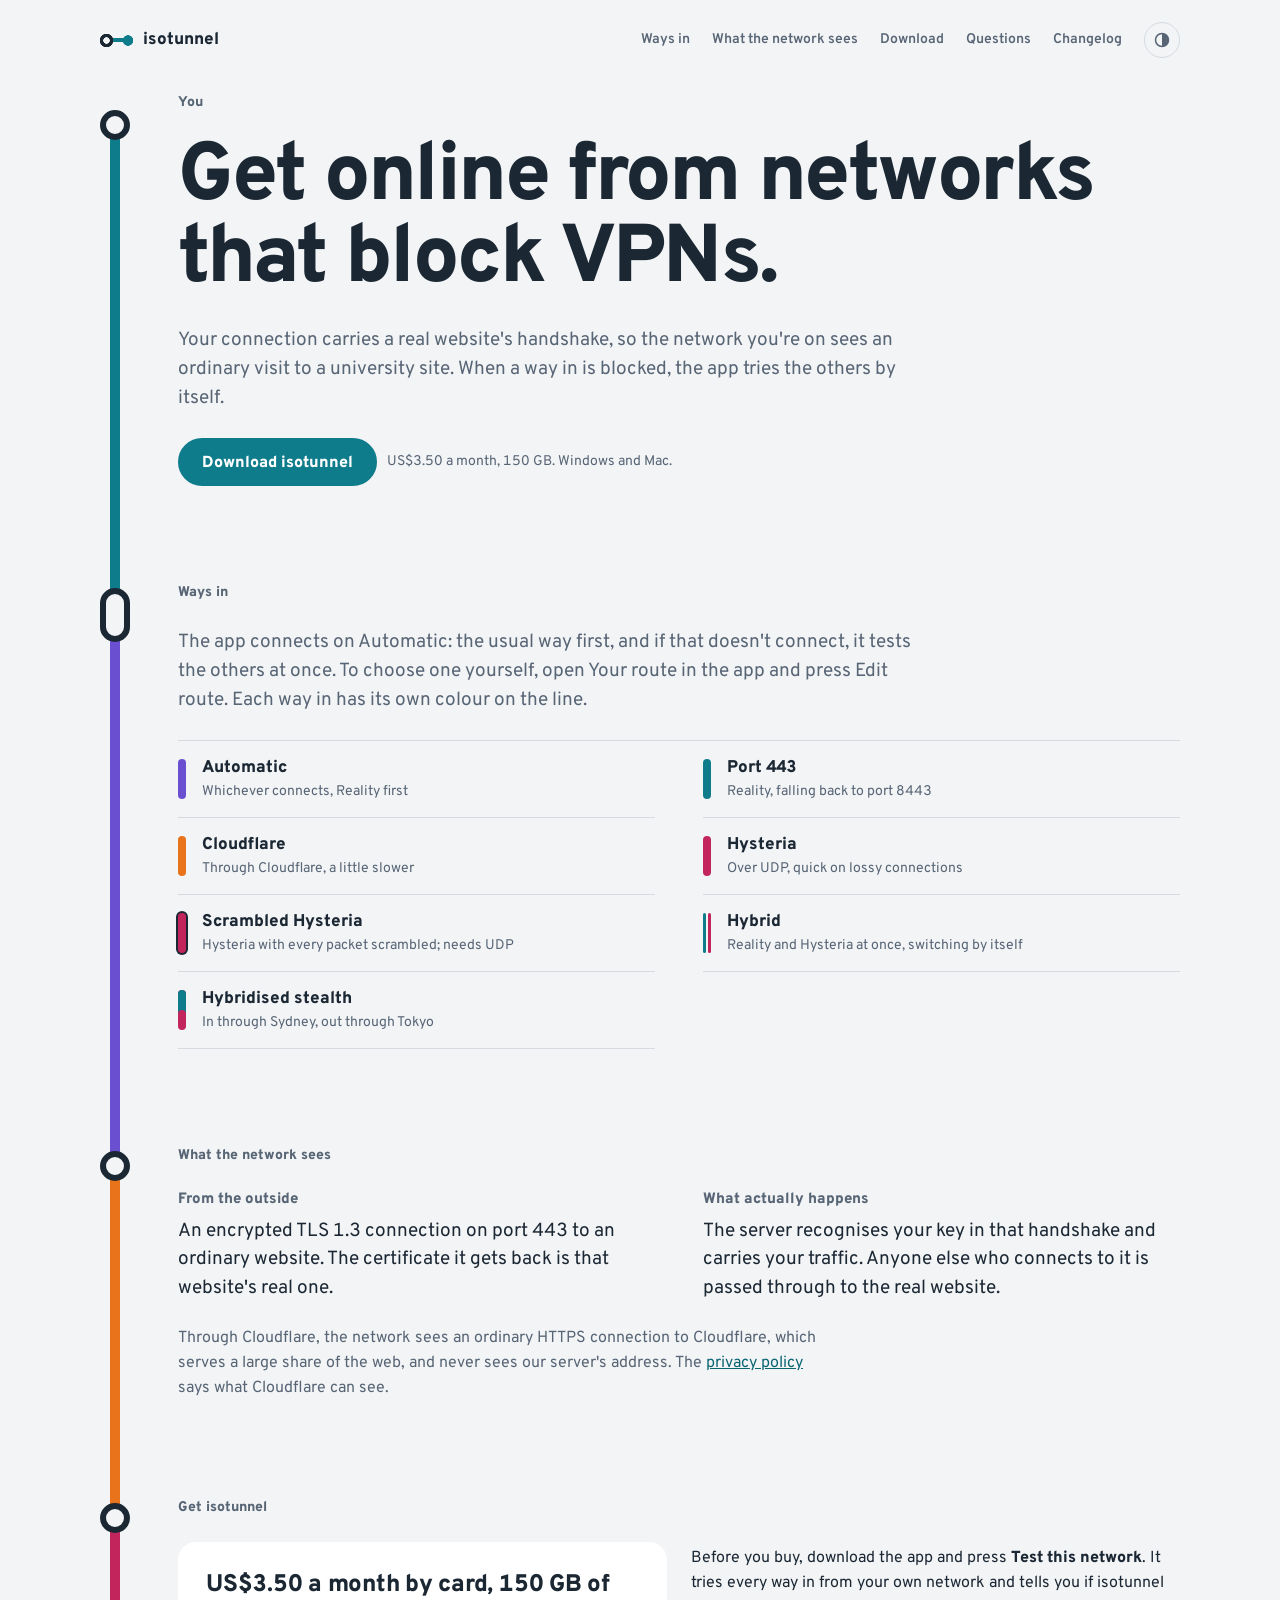
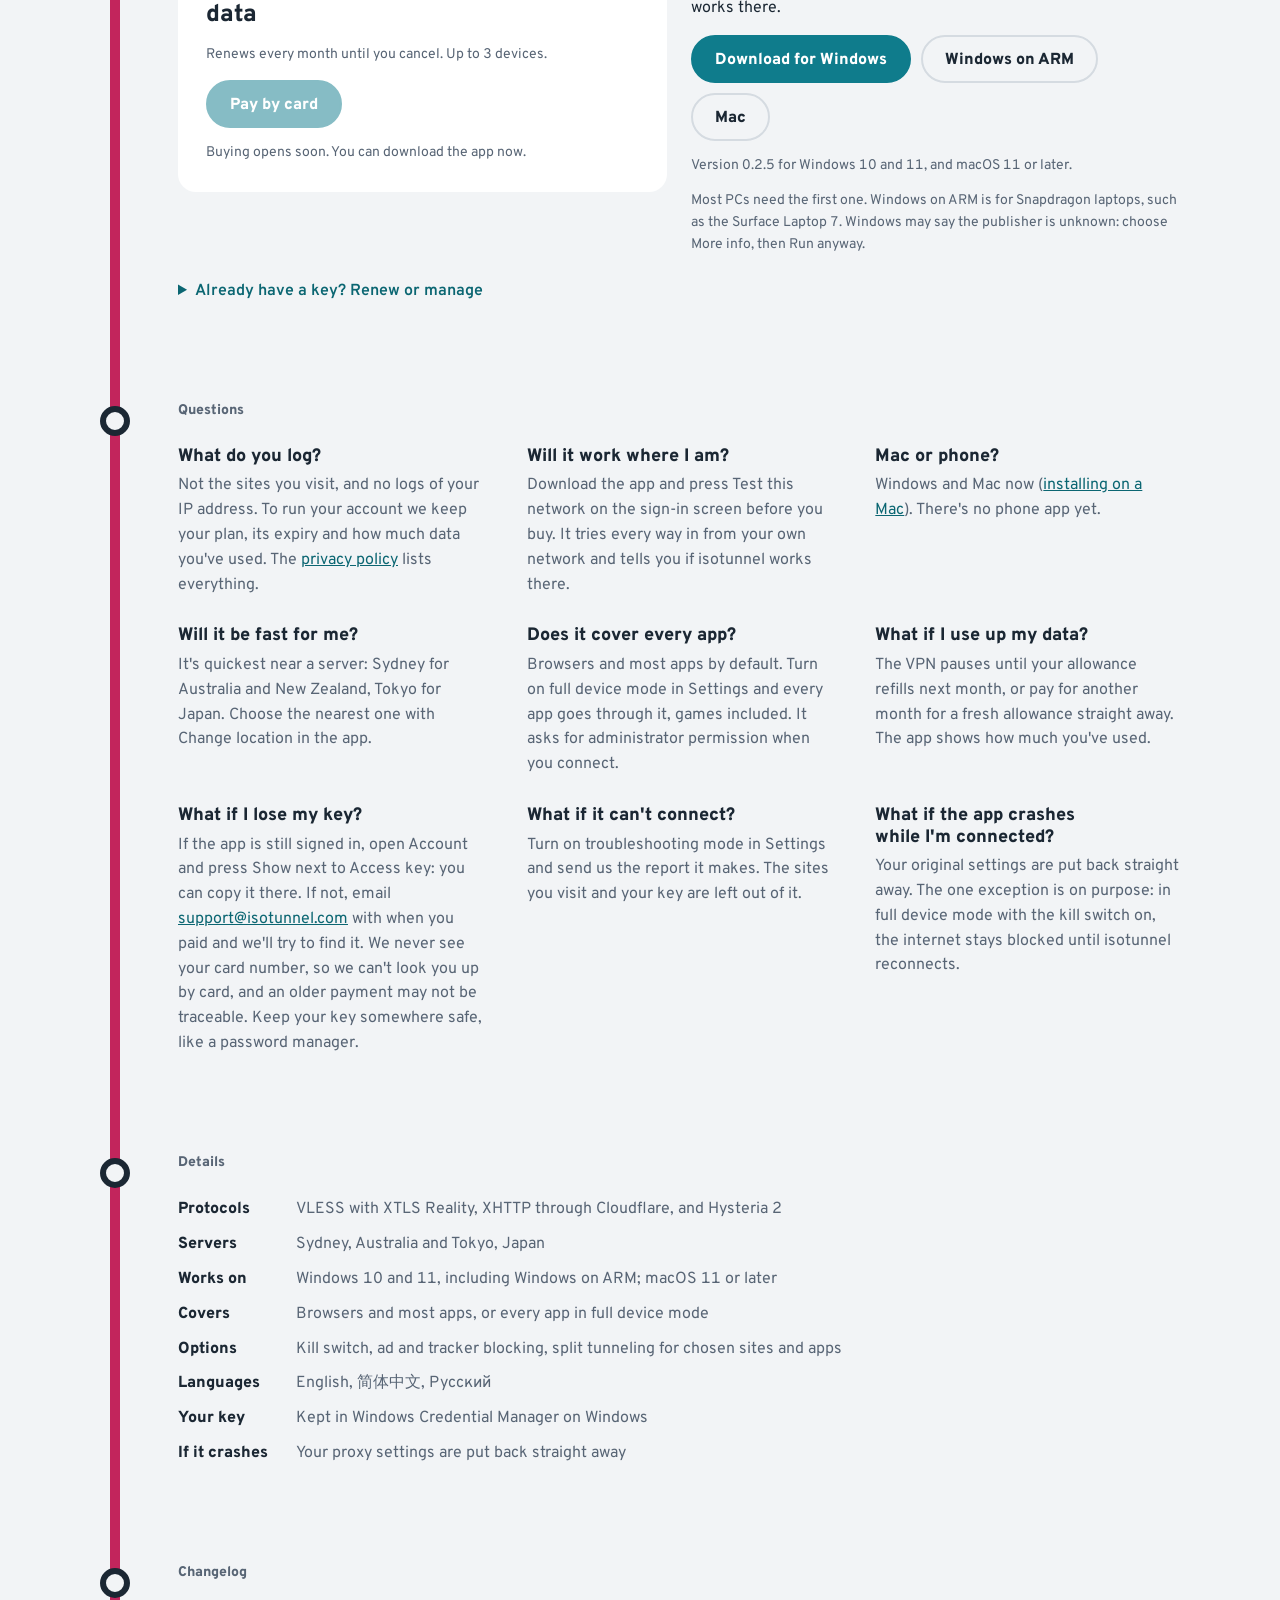
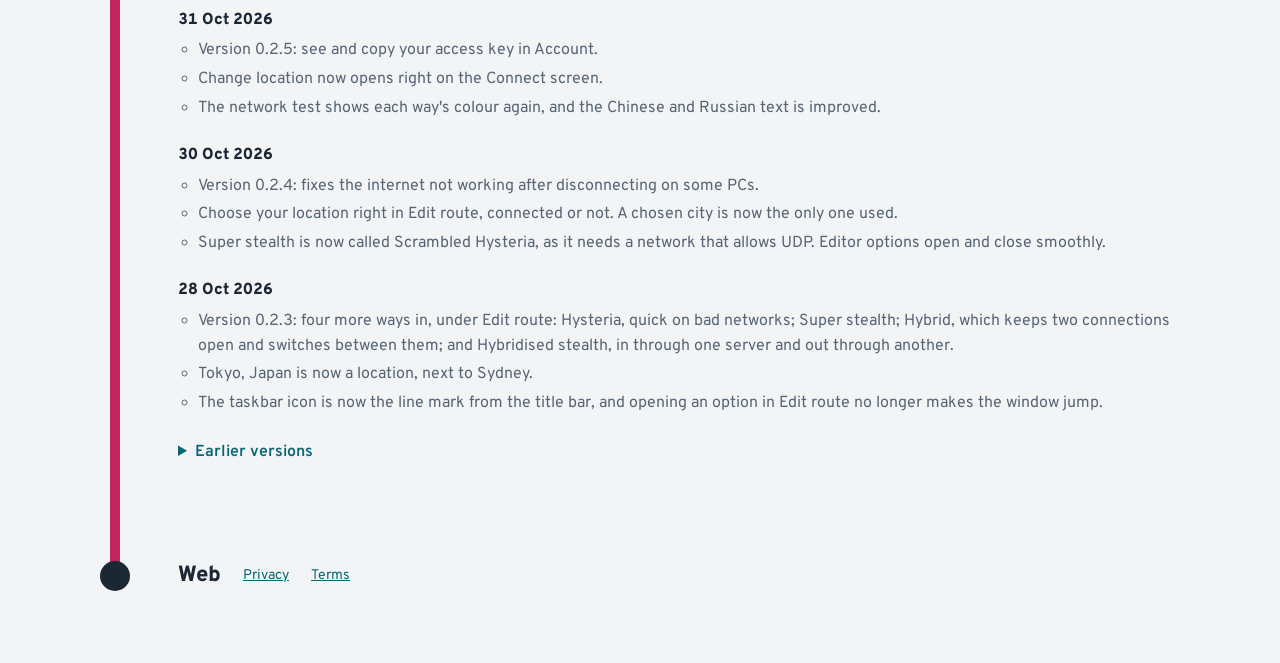
==== index.html @ ea9b72fc "New site design: new look, Overpass font, key-recovery FAQ, card-first order box" ====
<!doctype html>
<html lang="en-AU">
<head>
<meta charset="utf-8">
<meta name="viewport" content="width=device-width, initial-scale=1, viewport-fit=cover">
<title>isotunnel</title>
<meta name="description" content="isotunnel is a VPN for Windows and Mac built on Xray's Reality protocol, with servers in Sydney and Tokyo and seven ways in.">
<link rel="preload" href="fonts/overpass-latin-800-normal.woff2" as="font" type="font/woff2" crossorigin>
<link rel="preload" href="fonts/overpass-latin-400-normal.woff2" as="font" type="font/woff2" crossorigin>
<link rel="icon" href="favicon.svg" type="image/svg+xml">
<link rel="icon" href="favicon-32.png" sizes="32x32" type="image/png">
<link rel="apple-touch-icon" href="apple-touch-icon.png">
<link rel="stylesheet" href="styles.css">
<!-- Checkout API. Set to the deployed API's address. -->
<meta name="isotunnel-api" content="https://api.isotunnel.com">
<script src="checkout.js" defer></script>
<script src="download.js" defer></script>
<script>
  try {
    var t = localStorage.getItem("isotunnel-site-theme");
    if (t === "light" || t === "dark") document.documentElement.setAttribute("data-theme", t);
  } catch (e) {}
</script>
</head>
<body>

<header class="top">
  <div class="wrap top-inner">
    <a class="brand" href="#you">isotunnel</a>
    <nav aria-label="Page">
      <a href="#ways">Ways in</a>
      <a href="#sees">What the network sees</a>
      <a href="#get">Download</a>
      <a href="#questions">Questions</a>
      <a href="#changelog">Changelog</a>
      <button class="theme" id="theme" type="button" aria-label="Switch between light and dark">
        <svg width="16" height="16" viewBox="0 0 16 16" aria-hidden="true"><circle cx="8" cy="8" r="6.5" fill="none" stroke="currentColor" stroke-width="1.5"/><path d="M8 1.5a6.5 6.5 0 0 1 0 13z" fill="currentColor"/></svg>
      </button>
    </nav>
  </div>
</header>

<main class="wrap route">

  <section class="stop c-443" id="you">
    <div class="rail" aria-hidden="true"><span class="mark"></span><span class="seg"></span></div>
    <div class="body">
      <span class="station">You</span>
      <h1>Get online from networks that block VPNs.</h1>
      <p class="lede">Your connection carries a real website's handshake, so the network you're on sees an ordinary visit to a university site. When a way in is blocked, the app tries the others by itself.</p>
      <div class="row-btns">
        <a class="btn go" href="#get">Download isotunnel</a>
        <span class="note" id="hero-price">US$3.50 a month, 150 GB. Windows and Mac.</span>
      </div>
    </div>
  </section>

  <section class="stop c-auto" id="ways">
    <div class="rail" aria-hidden="true"><span class="mark capsule"></span><span class="seg"></span></div>
    <div class="body">
      <span class="station">Ways in</span>
      <p class="lede">The app connects on Automatic: the usual way first, and if that doesn't connect, it tests the others at once. To choose one yourself, open Your route in the app and press Edit route. Each way in has its own colour on the line.</p>
      <ul class="ways">
        <li class="way c-auto"><span class="sw" aria-hidden="true"></span><strong>Automatic</strong><span>Whichever connects, Reality first</span></li>
        <li class="way c-443"><span class="sw" aria-hidden="true"></span><strong>Port 443</strong><span>Reality, falling back to port 8443</span></li>
        <li class="way c-cdn"><span class="sw" aria-hidden="true"></span><strong>Cloudflare</strong><span>Through Cloudflare, a little slower</span></li>
        <li class="way c-hy"><span class="sw" aria-hidden="true"></span><strong>Hysteria</strong><span>Over UDP, quick on lossy connections</span></li>
        <li class="way c-hy"><span class="sw cased" aria-hidden="true"></span><strong>Scrambled Hysteria</strong><span>Hysteria with every packet scrambled; needs UDP</span></li>
        <li class="way"><span class="sw two" aria-hidden="true"></span><strong>Hybrid</strong><span>Reality and Hysteria at once, switching by itself</span></li>
        <li class="way"><span class="sw chain" aria-hidden="true"></span><strong>Hybridised stealth</strong><span>In through Sydney, out through Tokyo</span></li>
      </ul>
    </div>
  </section>

  <section class="stop c-cdn" id="sees">
    <div class="rail" aria-hidden="true"><span class="mark"></span><span class="seg"></span></div>
    <div class="body">
      <span class="station">What the network sees</span>
      <div class="sees">
        <div>
          <h3>From the outside</h3>
          <p>An encrypted TLS 1.3 connection on port 443 to an ordinary website. The certificate it gets back is that website's real one.</p>
        </div>
        <div>
          <h3>What actually happens</h3>
          <p>The server recognises your key in that handshake and carries your traffic. Anyone else who connects to it is passed through to the real website.</p>
        </div>
      </div>
      <p class="dim">Through Cloudflare, the network sees an ordinary HTTPS connection to Cloudflare, which serves a large share of the web, and never sees our server's address. The <a href="privacy.html">privacy policy</a> says what Cloudflare can see.</p>
    </div>
  </section>

  <section class="stop c-hy" id="get">
    <div class="rail" aria-hidden="true"><span class="mark"></span><span class="seg"></span></div>
    <div class="body">
      <span class="station">Get isotunnel</span>
      <div class="get">
        <div class="plan">
          <span class="price" id="price">US$3.50 a month by card, 150 GB of data</span>
          <span class="note" id="card-price">Renews every month until you cancel. Up to 3 devices.</span>
          <div class="row-btns">
            <button class="btn go" id="buy-card" type="button">Pay by card</button>
            <button class="btn quiet" id="buy" type="button" hidden>Pay with crypto</button>
          </div>
          <p class="note" id="pay-note">Checkout is by Stripe. Your access key appears on the next page as soon as the payment goes through.</p>
          <p class="form-error" id="buy-error" role="alert" hidden></p>
        </div>
        <div class="download" id="download">
          <p>Before you buy, download the app and press <strong>Test this network</strong>. It tries every way in from your own network and tells you if isotunnel works there.</p>
          <div class="row-btns">
            <a class="btn go" id="dl-x64" href="updates/0.2.5/isotunnel_0.2.5_x64-setup.exe" download>Download for Windows</a>
            <a class="btn quiet" id="dl-arm64" href="updates/0.2.5/isotunnel_0.2.5_arm64-setup.exe" download>Windows on ARM</a>
            <a class="btn quiet" href="mac.html">Mac</a>
          </div>
          <p class="note" id="dl-note">Version 0.2.5 for Windows 10 and 11, and macOS 11 or later.</p>
          <p class="note" id="dl-help">Most PCs need the first one. Windows on ARM is for Snapdragon laptops, such as the Surface Laptop 7. Windows may say the publisher is unknown: choose More info, then Run anyway.</p>
        </div>
        <details class="renew">
          <summary>Already have a key? Renew or manage</summary>
          <form id="renew-form" class="renew-form">
            <label for="renew-key" class="note">Your access key</label>
            <input id="renew-key" class="input" type="password" autocomplete="off" spellcheck="false" required>
            <div class="row-btns">
              <button class="btn" id="manage-card" type="button">Manage card subscription</button>
              <button class="btn quiet" id="renew-crypto" type="submit" hidden>Add a month with crypto</button>
            </div>
            <p class="note" id="manage-note">Card subscriptions renew by themselves. Manage opens Stripe, where you can change your card or cancel.</p>
          </form>
        </details>
      </div>
    </div>
  </section>

  <section class="stop c-hy" id="questions">
    <div class="rail" aria-hidden="true"><span class="mark"></span><span class="seg"></span></div>
    <div class="body">
      <span class="station">Questions</span>
      <div class="qa">
        <div><h3>What do you log?</h3><p>Not the sites you visit, and no logs of your IP address. To run your account we keep your plan, its expiry and how much data you've used. The <a href="privacy.html">privacy policy</a> lists everything.</p></div>
        <div><h3>Will it work where I am?</h3><p>Download the app and press Test this network on the sign-in screen before you buy. It tries every way in from your own network and tells you if isotunnel works there.</p></div>
        <div><h3>Mac or phone?</h3><p>Windows and Mac now (<a href="mac.html">installing on a Mac</a>). There's no phone app yet.</p></div>
        <div><h3>Will it be fast for me?</h3><p>It's quickest near a server: Sydney for Australia and New Zealand, Tokyo for Japan. Choose the nearest one with Change location in the app.</p></div>
        <div><h3>Does it cover every app?</h3><p>Browsers and most apps by default. Turn on full device mode in Settings and every app goes through it, games included. It asks for administrator permission when you connect.</p></div>
        <div><h3>What if I use up my data?</h3><p>The VPN pauses until your allowance refills next month, or pay for another month for a fresh allowance straight away. The app shows how much you've used.</p></div>
        <div><h3>What if I lose my key?</h3><p>If the app is still signed in, open Account and press Show next to Access key: you can copy it there. If not, email <a href="mailto:support@isotunnel.com">support@isotunnel.com</a> with when you paid and we'll try to find it. We never see your card number, so we can't look you up by card, and an older payment may not be traceable. Keep your key somewhere safe, like a password manager.</p></div>
        <div><h3>What if it can't connect?</h3><p>Turn on troubleshooting mode in Settings and send us the report it makes. The sites you visit and your key are left out of it.</p></div>
        <div><h3>What if the app crashes while I'm connected?</h3><p>Your original settings are put back straight away. The one exception is on purpose: in full device mode with the kill switch on, the internet stays blocked until isotunnel reconnects.</p></div>
      </div>
    </div>
  </section>

  <section class="stop c-hy" id="details">
    <div class="rail" aria-hidden="true"><span class="mark"></span><span class="seg"></span></div>
    <div class="body">
      <span class="station">Details</span>
      <dl class="facts-grid">
        <dt>Protocols</dt><dd>VLESS with XTLS Reality, XHTTP through Cloudflare, and Hysteria 2</dd>
        <dt>Servers</dt><dd>Sydney, Australia and Tokyo, Japan</dd>
        <dt>Works on</dt><dd>Windows 10 and 11, including Windows on ARM; macOS 11 or later</dd>
        <dt>Covers</dt><dd>Browsers and most apps, or every app in full device mode</dd>
        <dt>Options</dt><dd>Kill switch, ad and tracker blocking, split tunneling for chosen sites and apps</dd>
        <dt>Languages</dt><dd>English, 简体中文, Русский</dd>
        <dt>Your key</dt><dd>Kept in Windows Credential Manager on Windows</dd>
        <dt>If it crashes</dt><dd>Your proxy settings are put back straight away</dd>
      </dl>
    </div>
  </section>

  <section class="stop c-hy" id="changelog">
    <div class="rail" aria-hidden="true"><span class="mark"></span><span class="seg"></span></div>
    <div class="body">
      <span class="station">Changelog</span>
      <ol class="log" reversed>
        <li>
          <time datetime="2026-10-31">31 Oct 2026</time>
          <ul>
            <li>Version 0.2.5: see and copy your access key in Account.</li>
            <li>Change location now opens right on the Connect screen.</li>
            <li>The network test shows each way's colour again, and the Chinese and Russian text is improved.</li>
          </ul>
        </li>
        <li>
          <time datetime="2026-10-30">30 Oct 2026</time>
          <ul>
            <li>Version 0.2.4: fixes the internet not working after disconnecting on some PCs.</li>
            <li>Choose your location right in Edit route, connected or not. A chosen city is now the only one used.</li>
            <li>Super stealth is now called Scrambled Hysteria, as it needs a network that allows UDP. Editor options open and close smoothly.</li>
          </ul>
        </li>
        <li>
          <time datetime="2026-10-28">28 Oct 2026</time>
          <ul>
            <li>Version 0.2.3: four more ways in, under Edit route: Hysteria, quick on bad networks; Super stealth; Hybrid, which keeps two connections open and switches between them; and Hybridised stealth, in through one server and out through another.</li>
            <li>Tokyo, Japan is now a location, next to Sydney.</li>
            <li>The taskbar icon is now the line mark from the title bar, and opening an option in Edit route no longer makes the window jump.</li>
          </ul>
        </li>
      </ol>
      <details class="older">
        <summary>Earlier versions</summary>
        <ol class="log">
          <li>
            <time datetime="2026-10-27">27 Oct 2026</time>
            <ul>
              <li>Version 0.2.1: a new look. Your connection is drawn as a line, coloured by how you're connected, with your whole route and its settings in one place.</li>
              <li>Test your network from Settings, choose a location on its own screen, and troubleshoot in a plain terminal window.</li>
              <li>Fixes a split tunneling setting that could send traffic outside the VPN, and many smaller things.</li>
            </ul>
          </li>
          <li>
            <time datetime="2026-10-16">16 Oct 2026</time>
            <ul>
              <li>Version 0.2.0, the first public release.</li>
              <li>A route through Cloudflare, a second disguise, and all routes tried at once when the usual one doesn't connect. Connect through: Automatic, Direct or Cloudflare.</li>
              <li>Full device mode for every app, with a kill switch. Split tunneling for chosen sites and apps.</li>
              <li>Ad and tracker blocking, auto-reconnect, and connect when isotunnel starts.</li>
              <li>Windows on ARM. Chinese and Russian. Automatic updates.</li>
              <li>A troubleshooting mode with live speeds, checks and a report to send for help.</li>
            </ul>
          </li>
          <li>
            <time datetime="2026-10-05">5 Oct 2026</time>
            <ul>
              <li>New interface. Sign-in is remembered in Windows Credential Manager.</li>
              <li>Account screen with data used and renewal date.</li>
              <li>First working build: connects through the Sydney server and puts your proxy settings back after a crash.</li>
            </ul>
          </li>
        </ol>
      </details>
    </div>
  </section>

  <section class="stop end-stop">
    <div class="rail" aria-hidden="true"><span class="mark end"></span></div>
    <div class="body terminus">
      <strong>Web</strong>
      <a href="privacy.html">Privacy</a>
      <a href="terms.html">Terms</a>
    </div>
  </section>
</main>

<script>
  (function () {
    var root = document.documentElement;
    document.getElementById("theme").addEventListener("click", function () {
      var cur = root.getAttribute("data-theme") ||
        (matchMedia("(prefers-color-scheme: dark)").matches ? "dark" : "light");
      var next = cur === "dark" ? "light" : "dark";
      root.setAttribute("data-theme", next);
      try { localStorage.setItem("isotunnel-site-theme", next); } catch (e) {}
    });

    // The line draws down the first time each stretch comes into view, and stays drawn after that.
    // Stretches already on screen stay as they are; with reduced motion nothing moves.
    if (!("IntersectionObserver" in window) || matchMedia("(prefers-reduced-motion: reduce)").matches) return;
    var below = [].filter.call(document.querySelectorAll(".seg"), function (s) {
      return s.getBoundingClientRect().top > innerHeight;
    });
    below.forEach(function (s) { s.classList.add("pending"); });
    var io = new IntersectionObserver(function (seen) {
      seen.forEach(function (e) {
        if (!e.isIntersecting) return;
        e.target.classList.remove("pending");
        io.unobserve(e.target);
      });
    }, { rootMargin: "0px 0px -15% 0px" });
    below.forEach(function (s) { io.observe(s); });
    // Jumping straight to a stop (a link, or a #address): everything up to it is drawn at once, not left
    // half-way while the page glides past.
    function drawTo(id) {
      var stop = id && document.getElementById(id);
      if (!stop) return;
      below.forEach(function (s) {
        if (s.compareDocumentPosition(stop) & Node.DOCUMENT_POSITION_FOLLOWING || stop.contains(s)) {
          s.classList.remove("pending"); io.unobserve(s);
        }
      });
    }
    addEventListener("hashchange", function () { drawTo(location.hash.slice(1)); });
    drawTo(location.hash.slice(1));
  })();
</script>
</body>
</html>
---- styles.css ----
/* isotunnel website: "the route". The page is one line, the same line the app draws: every section is a stop on
   it, and the line changes colour between stops the way the app's line changes with the way in.
   - Same system as the app (src/styles.css): Overpass, the line colours, stations with a ring, a filled end.
   - Plain section names (the stops), real copy, no gradients, no stock icons.
   - Dark by default where the system is dark; the visitor can switch (the moon/sun button).
   Shared with order.html, mac.html, privacy.html and terms.html: .top .wrap .brand .doc .bottom .btn .note .dim .key
   .keybox .input .form-error .note-box .facts. */

@font-face { font-family: Overpass; font-weight: 400; font-display: swap; src: url(fonts/overpass-latin-400-normal.woff2) format("woff2"); unicode-range: U+0000-00FF, U+0131, U+0152-0153, U+02BB-02BC, U+02C6, U+02DA, U+02DC, U+0304, U+0308, U+0329, U+2000-206F, U+20AC, U+2122, U+2191, U+2193, U+2212, U+2215, U+FEFF, U+FFFD; }
@font-face { font-family: Overpass; font-weight: 600; font-display: swap; src: url(fonts/overpass-latin-600-normal.woff2) format("woff2"); unicode-range: U+0000-00FF, U+0131, U+0152-0153, U+02BB-02BC, U+02C6, U+02DA, U+02DC, U+0304, U+0308, U+0329, U+2000-206F, U+20AC, U+2122, U+2191, U+2193, U+2212, U+2215, U+FEFF, U+FFFD; }
@font-face { font-family: Overpass; font-weight: 800; font-display: swap; src: url(fonts/overpass-latin-800-normal.woff2) format("woff2"); unicode-range: U+0000-00FF, U+0131, U+0152-0153, U+02BB-02BC, U+02C6, U+02DA, U+02DC, U+0304, U+0308, U+0329, U+2000-206F, U+20AC, U+2122, U+2191, U+2193, U+2212, U+2215, U+FEFF, U+FFFD; }
@font-face { font-family: Overpass; font-weight: 400; font-display: swap; src: url(fonts/overpass-cyrillic-400-normal.woff2) format("woff2"); unicode-range: U+0301, U+0400-045F, U+0490-0491, U+04B0-04B1, U+2116; }
@font-face { font-family: Overpass; font-weight: 600; font-display: swap; src: url(fonts/overpass-cyrillic-600-normal.woff2) format("woff2"); unicode-range: U+0301, U+0400-045F, U+0490-0491, U+04B0-04B1, U+2116; }
@font-face { font-family: Overpass; font-weight: 800; font-display: swap; src: url(fonts/overpass-cyrillic-800-normal.woff2) format("woff2"); unicode-range: U+0301, U+0400-045F, U+0490-0491, U+04B0-04B1, U+2116; }

:root {
  --bg: #F2F4F6; --surface: #FFFFFF; --rule: #D5DBE1; --text: #1B2733; --dim: #586575; --station: #F2F4F6;
  --link: #0B6672; --bad: #B42318;
  --line-443: #0F7C8C; --line-8443: #D9A21B; --line-cdn: #E8731A; --line-hy: #C2255C; --line-auto: #6A4FD0;
  --on-line: #FFFFFF;
  --border: var(--rule); --radius: 12px;
  --font: Overpass, "Segoe UI", system-ui, sans-serif;
  --wrap: 1120px;
  --gutter: max(20px, env(safe-area-inset-left, 0px));
  --rail-w: 30px; --rail: 10px; --ring: 6px; --cap-h: 54px; --mark-top: 6px;
  --ease: cubic-bezier(0.2, 0.8, 0.2, 1);
  color-scheme: light;
}
@media (prefers-color-scheme: dark) {
  :root:not([data-theme="light"]) {
    --bg: #151B21; --surface: #1E262F; --rule: #36424F; --text: #E8ECF0; --dim: #9AA6B2; --station: #151B21;
    --link: #3FBFCE; --bad: #FF8A7A;
    --line-443: #1FA0B0; --line-8443: #E0B23A; --line-cdn: #F08A3C; --line-hy: #F06595; --line-auto: #9C86F2;
    --on-line: #0E1418;
    color-scheme: dark;
  }
}
:root[data-theme="dark"] {
  --bg: #151B21; --surface: #1E262F; --rule: #36424F; --text: #E8ECF0; --dim: #9AA6B2; --station: #151B21;
  --link: #3FBFCE; --bad: #FF8A7A;
  --line-443: #1FA0B0; --line-8443: #E0B23A; --line-cdn: #F08A3C; --line-hy: #F06595; --line-auto: #9C86F2;
  --on-line: #0E1418;
  color-scheme: dark;
}

* { box-sizing: border-box; }
html { -webkit-text-size-adjust: 100%; }
body {
  margin: 0; background: var(--bg); color: var(--text);
  font: 400 16px/1.55 var(--font); font-variant-numeric: tabular-nums; -webkit-font-smoothing: antialiased;
}
a { color: var(--link); }
a:hover { color: var(--text); }
:focus-visible { outline: 2px solid var(--line-443); outline-offset: 3px; border-radius: 4px; }
img { max-width: 100%; height: auto; }
[hidden] { display: none !important; }
.dim { color: var(--dim); }
.note { margin: 0; font-size: 14px; color: var(--dim); }

.wrap { max-width: var(--wrap); margin: 0 auto; padding-left: var(--gutter); padding-right: max(20px, env(safe-area-inset-right, 0px)); }

/* ── the header: the app's title-bar mark, the stops, the theme switch ── */
.top-inner { display: flex; flex-wrap: wrap; align-items: center; gap: 12px 26px; padding-block: 22px; }
.brand { display: inline-flex; align-items: center; color: var(--text); text-decoration: none; font-weight: 800; font-size: 17px; }
.brand::before {
  /* ring, rail, filled stop: the mark from the app's title bar */
  content: ""; width: 34px; height: 13px; margin-right: 9px; flex: none;
  background:
    radial-gradient(circle at 6.5px 6.5px, transparent 3px, var(--text) 3.5px, var(--text) 6.5px, transparent 7px),
    linear-gradient(var(--line-443), var(--line-443)) 12px 4.5px / 11px 4px no-repeat,
    radial-gradient(circle at 28px 6.5px, var(--line-443) 5px, transparent 5.5px);
}
.top nav { margin-left: auto; display: flex; flex-wrap: wrap; align-items: center; gap: 4px 22px; font-size: 14px; font-weight: 600; }
.top nav a { color: var(--dim); text-decoration: none; }
.top nav a:hover { color: var(--text); }
.theme {
  width: 36px; height: 36px; padding: 0; border-radius: 50%; border: 1px solid var(--rule); background: none; color: var(--dim);
  display: inline-grid; place-items: center; cursor: pointer;
}
.theme:hover { color: var(--text); }

/* ── the route: each section is a stop, its rail runs down to the next ── */
.route { padding-top: 12px; padding-bottom: 72px; }
.stop { display: grid; grid-template-columns: var(--rail-w) minmax(0, 1fr); column-gap: clamp(18px, 4vw, 48px); }
.rail { display: flex; flex-direction: column; align-items: center; }
.mark { flex: none; width: var(--rail-w); height: var(--rail-w); border-radius: 50%; border: var(--ring) solid var(--text); background: var(--station); margin-top: var(--mark-top); position: relative; z-index: 1; }
.mark.capsule { height: var(--cap-h); border-radius: calc(var(--rail-w) / 2); }
.mark.end { border: 0; background: var(--text); }
/* The rail runs from the middle of its station to the middle of the next one, under both rings, so the
   colours meet inside a station (as in the app) instead of stopping short of it. The next stretch is later
   in the page, so it paints over this one's tail. */
.seg {
  flex: 1; width: var(--rail); border-radius: calc(var(--rail) / 2); background: var(--c, var(--line-443));
  position: relative; z-index: 0;
  margin-top: calc(var(--rail-w) / -2);
  margin-bottom: calc(-1 * var(--mark-top) - var(--cap-h) / 2);
  transform-origin: top;
}
.rail:has(.capsule) .seg { margin-top: calc(var(--cap-h) / -2); }
.stop:has(+ .end-stop) .seg { margin-bottom: calc(var(--rail-w) / -2); }
.stop:first-child .mark { margin-top: 18px; }
.c-443 { --c: var(--line-443); } .c-cdn { --c: var(--line-cdn); } .c-hy { --c: var(--line-hy); } .c-auto { --c: var(--line-auto); } .c-8443 { --c: var(--line-8443); }
.body { padding-bottom: 96px; min-width: 0; display: flex; flex-direction: column; gap: 24px; }
.station { font-size: 14px; font-weight: 800; color: var(--dim); }

h1, h2, h3 { margin: 0; font-weight: 800; letter-spacing: -0.02em; text-wrap: balance; }
h1 { font-size: clamp(40px, 6.4vw, 84px); line-height: 1.0; letter-spacing: -0.03em; max-width: 13em; }
h2 { font-size: clamp(28px, 3.4vw, 40px); line-height: 1.1; max-width: 18em; }
h3 { font-size: 22px; line-height: 1.2; }
.body p { margin: 0; max-width: 40em; }
.lede { font-size: 19px; color: var(--dim); max-width: 36em; }

/* ── buttons: the app's, round-ended ── */
.btn {
  display: inline-flex; align-items: center; justify-content: center; min-height: 48px; padding: 13px 22px 11px;
  border-radius: 999px; border: 2px solid var(--text); background: var(--text); color: var(--bg);
  font: 800 16px/1 var(--font); text-decoration: none; cursor: pointer;
  transition: transform 140ms var(--ease), opacity 140ms var(--ease);
}
.btn:hover { color: var(--bg); opacity: 0.9; }
.btn:active:not(:disabled) { transform: scale(0.97); }
.btn.go { background: var(--line-443); border-color: var(--line-443); color: var(--on-line); }
.btn.go:hover { color: var(--on-line); }
.btn.quiet { background: none; color: var(--text); border-color: var(--rule); }
.btn.quiet:hover { color: var(--text); border-color: var(--dim); }
.btn:disabled, .btn[aria-disabled="true"] { opacity: 0.5; cursor: default; }
.row-btns { display: flex; flex-wrap: wrap; gap: 10px; align-items: center; }

/* ── ways in: the app's way-in sheet, a swatch of each line beside its name ── */
.ways { display: grid; grid-template-columns: repeat(auto-fill, minmax(320px, 1fr)); column-gap: 48px; margin: 0; padding: 0; list-style: none; border-top: 1px solid var(--rule); }
.way { display: grid; grid-template-columns: 8px minmax(0, 1fr); grid-template-rows: auto auto; column-gap: 16px; padding: 14px 0; border-bottom: 1px solid var(--rule); }
.way .sw { grid-row: span 2; }
.way strong { font-weight: 800; font-size: 17px; }
.way span:not(.sw) { font-size: 14px; color: var(--dim); }
.sw { width: 8px; height: 40px; border-radius: 4px; background: var(--c); align-self: center; }
.sw.cased { box-shadow: 0 0 0 2px var(--text); }
.sw.two { background: none; display: flex; gap: 2px; width: 8px; }
.sw.two::before, .sw.two::after { content: ""; flex: 1; border-radius: 2px; }
.sw.two::before { background: var(--line-443); } .sw.two::after { background: var(--line-hy); }
.sw.chain { background: var(--line-hy); box-shadow: inset 0 20px 0 var(--line-443); }

/* ── what the network sees ── */
.sees { display: flex; flex-wrap: wrap; gap: 32px 48px; }
.sees > div { flex: 1 1 320px; min-width: 0; display: flex; flex-direction: column; gap: 8px; }
.sees h3 { font-size: 15px; letter-spacing: 0; color: var(--dim); }
.sees p { font-size: 19px; line-height: 1.5; }

/* ── get isotunnel: the plan, the downloads, renewing ── */
.get { display: flex; flex-wrap: wrap; gap: 24px; align-items: flex-start; }
.plan { flex: 1 1 340px; min-width: 0; background: var(--surface); border-radius: 18px; padding: 28px; display: flex; flex-direction: column; gap: 14px; }
.price { font-size: 24px; font-weight: 800; letter-spacing: -0.01em; line-height: 1.25; }
.download { flex: 1 1 340px; min-width: 0; display: flex; flex-direction: column; gap: 14px; padding-top: 4px; }
.form-error { margin: 0; color: var(--bad); font-weight: 600; }
.renew { flex-basis: 100%; }
.renew summary { cursor: pointer; font-weight: 600; color: var(--link); width: fit-content; }
.renew-form { display: flex; flex-direction: column; gap: 10px; margin-top: 14px; max-width: 520px; }
.input {
  width: 100%; min-height: 48px; padding: 12px 14px; border-radius: 14px; border: 1px solid var(--rule);
  background: var(--surface); color: var(--text); font: 400 16px var(--font);
}

/* ── questions and details ── */
.qa { display: grid; grid-template-columns: repeat(auto-fill, minmax(300px, 1fr)); gap: 28px 44px; }
.qa h3 { font-size: 18px; letter-spacing: 0; }
.qa p { margin-top: 6px; color: var(--dim); }
.facts-grid { display: grid; grid-template-columns: max-content minmax(0, 1fr); gap: 10px 28px; margin: 0; }
.facts-grid dt { font-weight: 800; }
.facts-grid dd { margin: 0; color: var(--dim); }

/* ── the changelog: the newest open, the rest on request ── */
.log { list-style: none; margin: 0; padding: 0; display: flex; flex-direction: column; gap: 22px; }
.log time { font-weight: 800; }
.log ul { margin: 6px 0 0; padding-left: 20px; color: var(--dim); }
.log ul li + li { margin-top: 4px; }
details.older summary { cursor: pointer; font-weight: 600; color: var(--link); width: fit-content; }
details.older .log { margin-top: 18px; }

/* ── the end of the line ── */
.end-stop .mark { margin-top: 0; }
.body.terminus { flex-direction: row; flex-wrap: wrap; align-items: center; gap: 8px 22px; padding-bottom: 0; min-height: var(--rail-w); font-size: 14px; }
.terminus strong { font-size: 22px; line-height: 1; }

/* ── other pages: order, Mac, privacy, terms ── */
.bottom { display: flex; flex-wrap: wrap; gap: 8px 22px; padding-block: 36px 48px; font-size: 14px; color: var(--dim); border-top: 1px solid var(--rule); }
.bottom a { color: var(--dim); }
.doc, .order { padding-block: 32px 72px; max-width: 760px; }
.doc h1, .order-title { font-size: clamp(32px, 5vw, 48px); margin-bottom: 18px; }
.doc h2 { font-size: 22px; margin: 34px 0 10px; }
.doc p, .doc li { color: var(--dim); }
.doc p strong, .doc li strong { color: var(--text); }
.note-box { padding: 16px 18px; background: var(--surface); border-radius: var(--radius); color: var(--dim); font-size: 15px; }
.facts { display: grid; gap: 10px; }
.order #view { display: flex; flex-direction: column; gap: 16px; align-items: flex-start; }
.order #view p { margin: 0; }
.keybox { display: flex; flex-wrap: wrap; gap: 10px; align-items: center; width: 100%; }
.key {
  flex: 1 1 300px; min-width: 0; padding: 14px 16px; background: var(--surface); border-radius: 14px;
  font: 600 14px/1.4 ui-monospace, Consolas, monospace; overflow-wrap: anywhere; user-select: all;
}

@media (max-width: 640px) {
  :root { --rail-w: 22px; --rail: 8px; --ring: 5px; --cap-h: 40px; }
  .body { padding-bottom: 72px; }
  .top nav { margin-left: 0; width: 100%; }
}
/* ── motion: the page glides to a stop, the station you arrive at pulses once, and each stretch of line
   draws down as you scroll to it (where the browser supports scroll-linked animation) ── */
@media (prefers-reduced-motion: no-preference) {
  html { scroll-behavior: smooth; }
  .stop:target .mark { animation: arrive 620ms var(--ease) 380ms; }
  @keyframes arrive { 40% { transform: scale(1.22); } }
  /* Drawn once, the first time a stretch comes into view, then left alone whichever way you scroll. The
     script marks only stretches still below the fold as .pending, so nothing on screen is ever half-drawn. */
  .seg { transition: transform 700ms var(--ease); }
  .seg.pending { transform: scaleY(0); }
}
.stop, .end-stop { scroll-margin-top: 16px; }
@media (prefers-reduced-motion: reduce) { .btn { transition: none; } }
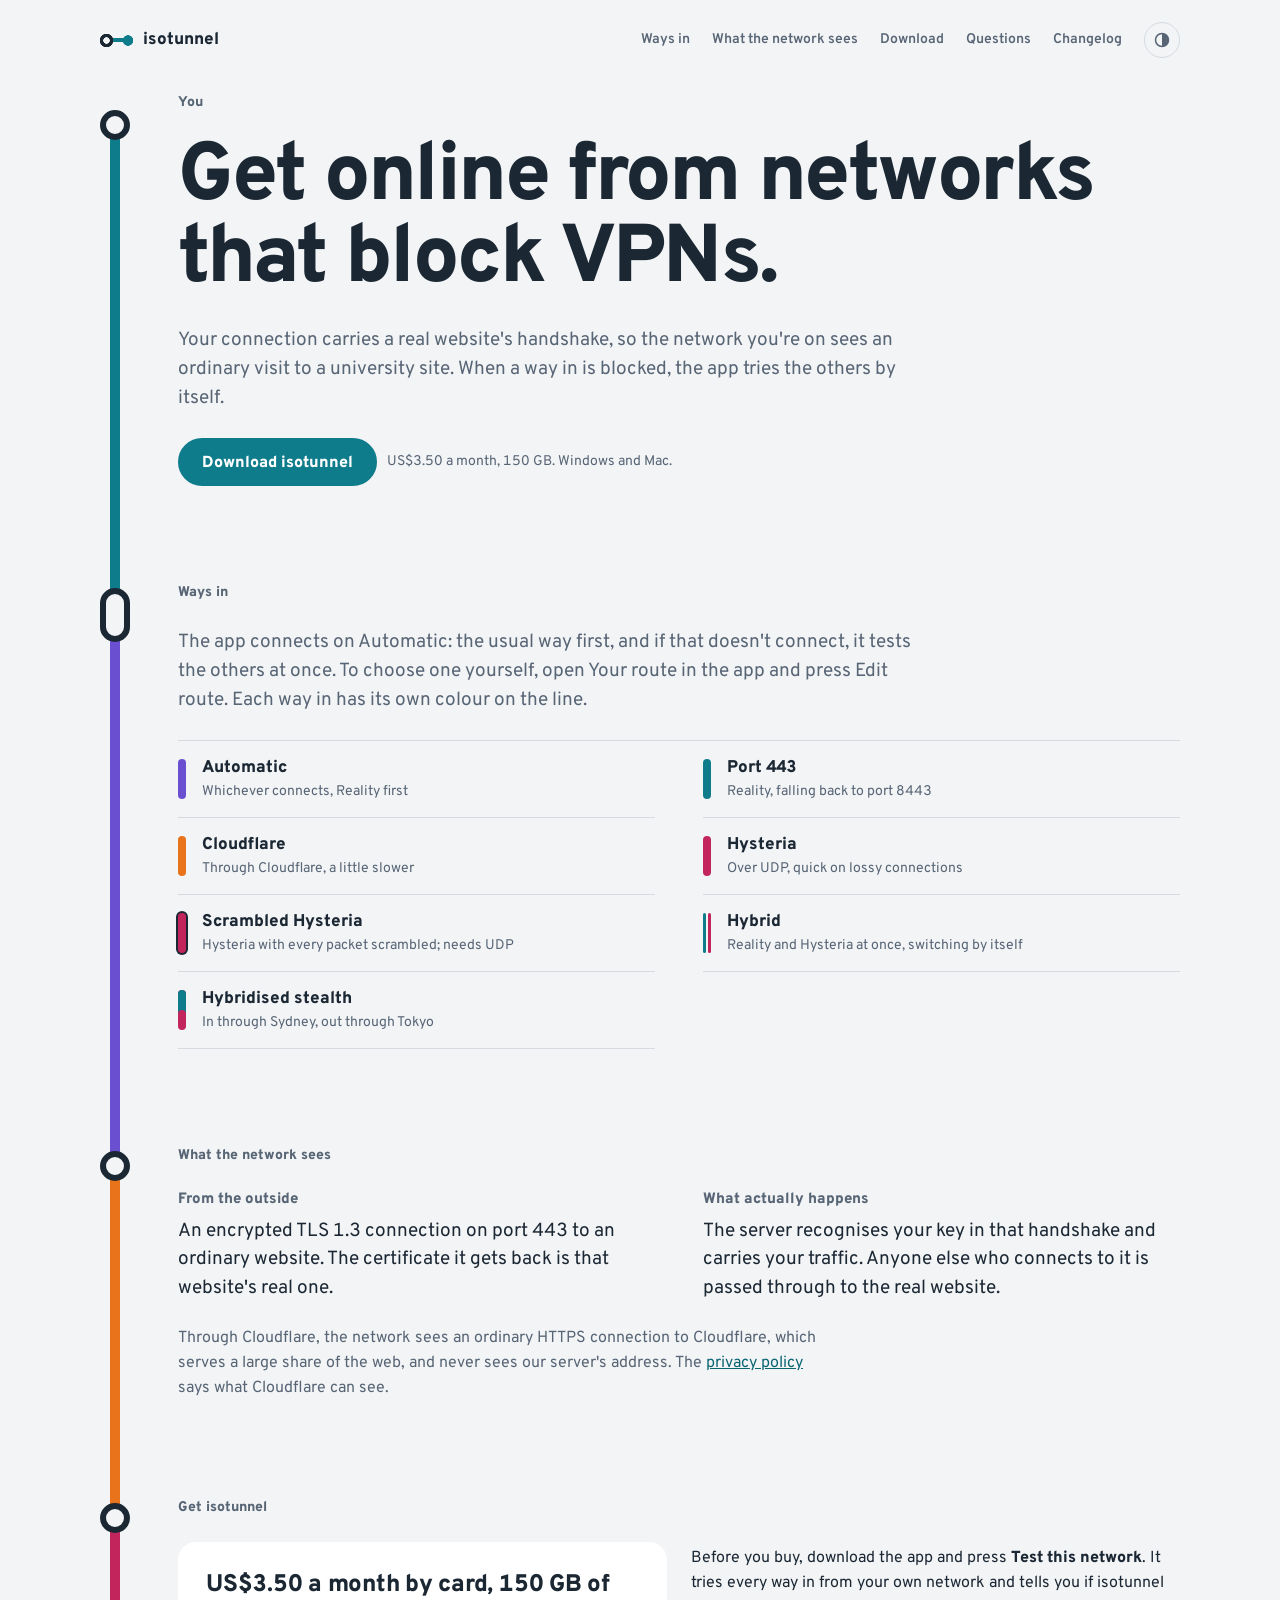
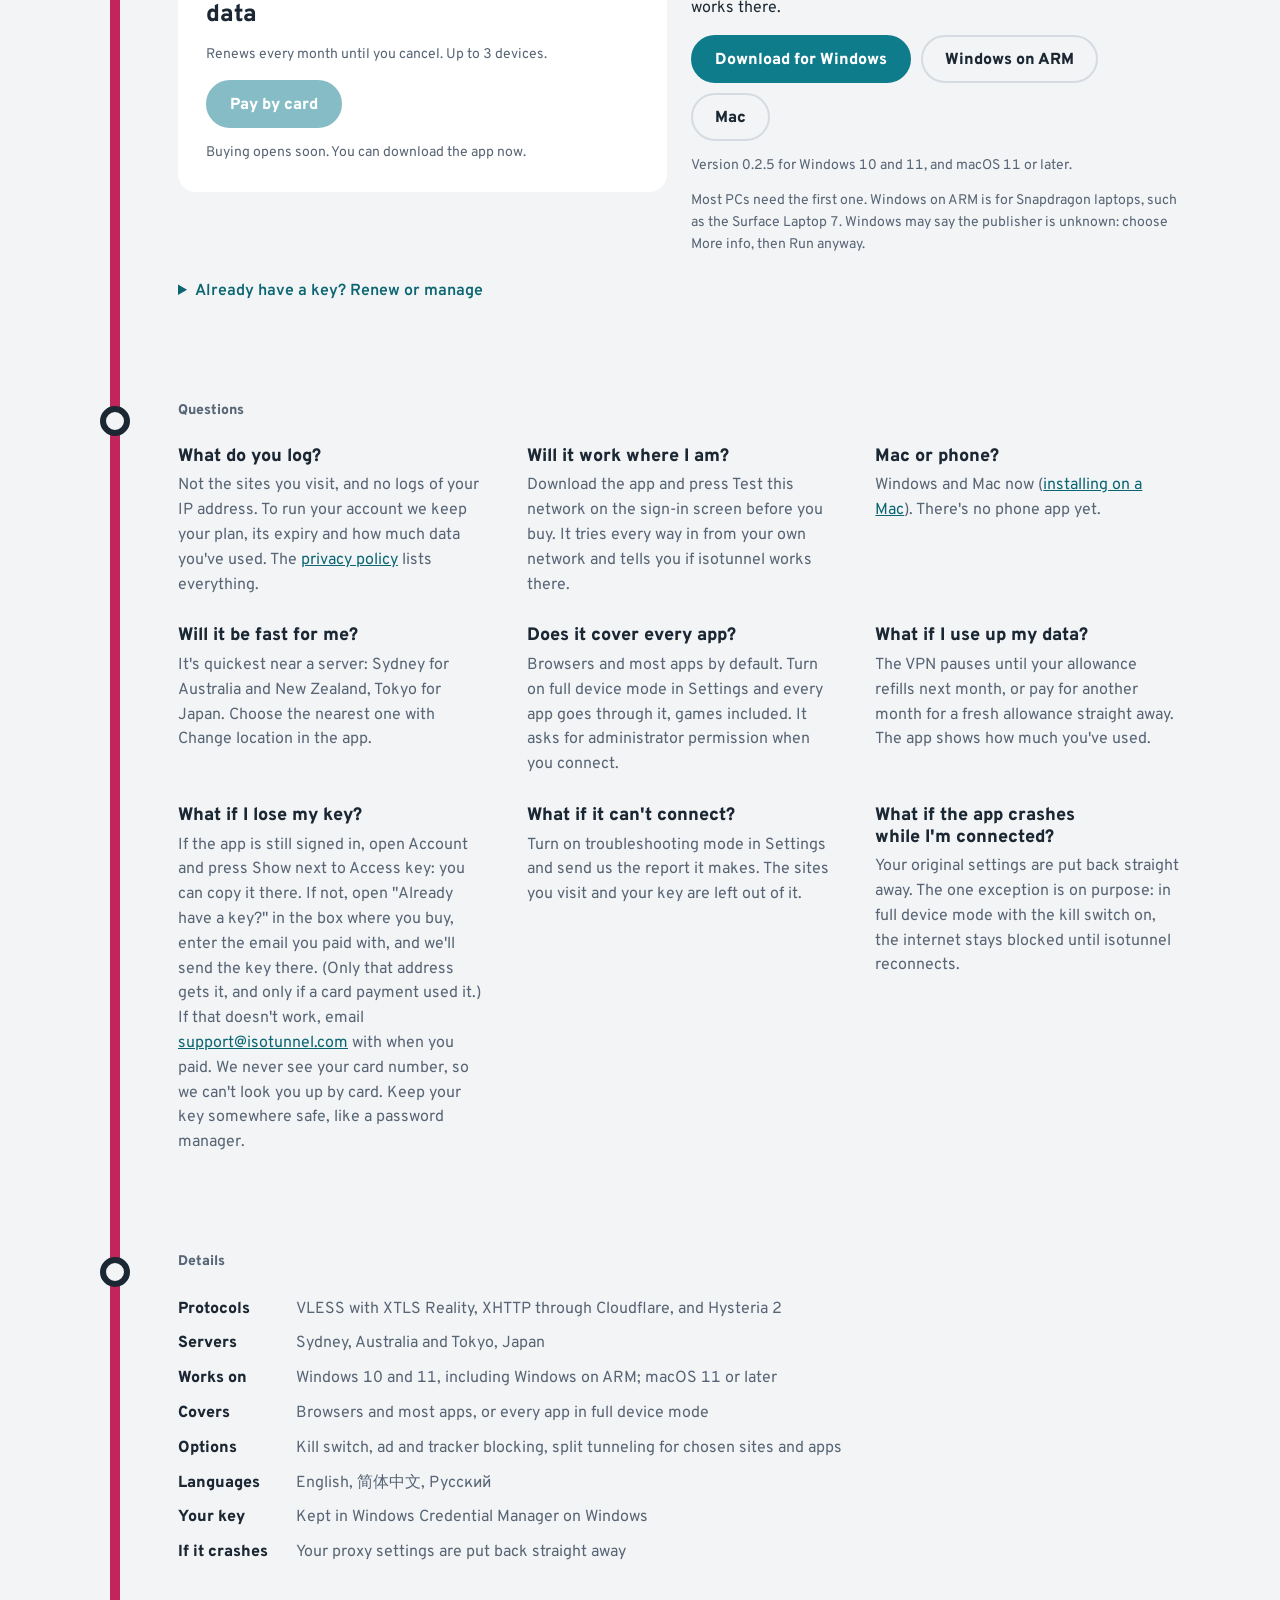
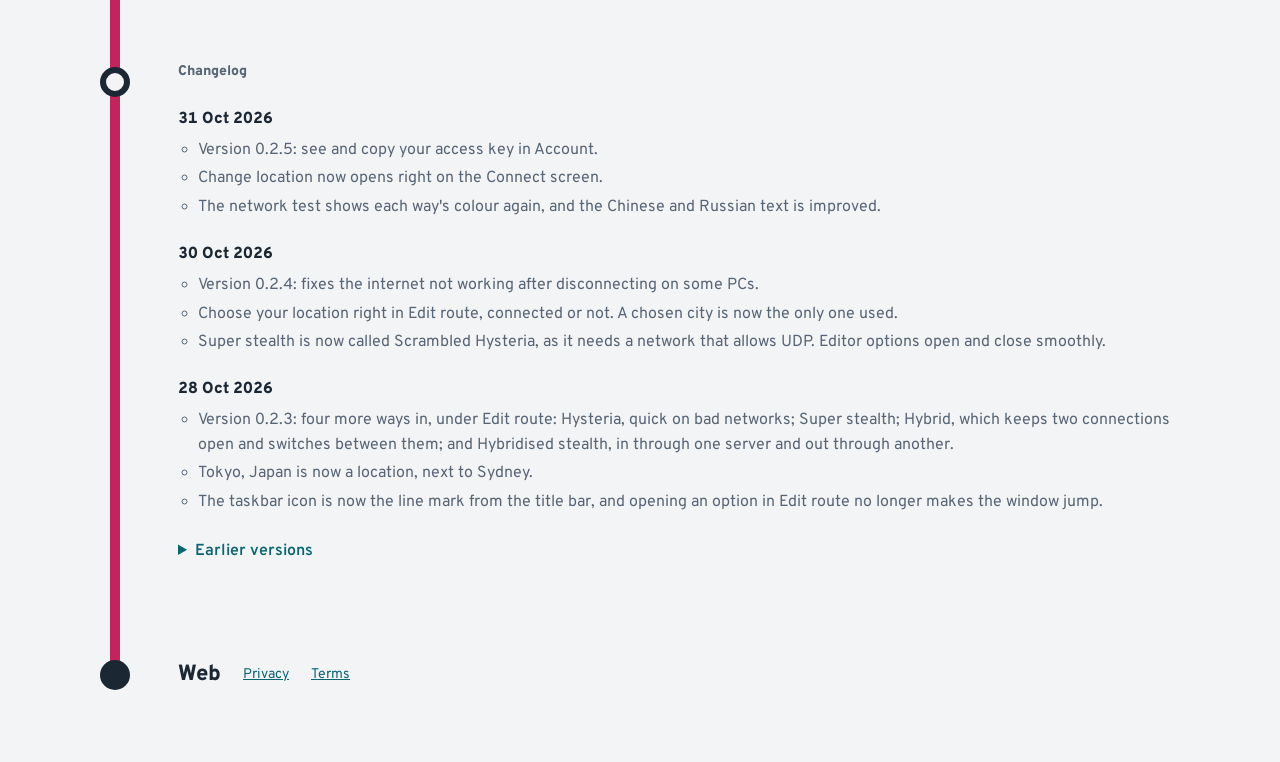
==== commit 95ac28f4: "Key emails on the site: Forgot your key, Email me this key (shown only when the API offers them)" ====
--- a/index.html
+++ b/index.html
@@ -126,6 +126,14 @@
             </div>
             <p class="note" id="manage-note">Card subscriptions renew by themselves. Manage opens Stripe, where you can change your card or cancel.</p>
           </form>
+          <form id="forgot-form" class="renew-form" hidden>
+            <label for="forgot-email" class="note">Lost your key? Enter the email you paid with and we'll send it there.</label>
+            <input id="forgot-email" class="input" type="email" autocomplete="email" spellcheck="false" required>
+            <div class="row-btns">
+              <button class="btn quiet" id="forgot-send" type="submit">Email me my key</button>
+            </div>
+            <p class="note" id="forgot-note" role="status"></p>
+          </form>
         </details>
       </div>
     </div>
@@ -142,7 +150,7 @@
         <div><h3>Will it be fast for me?</h3><p>It's quickest near a server: Sydney for Australia and New Zealand, Tokyo for Japan. Choose the nearest one with Change location in the app.</p></div>
         <div><h3>Does it cover every app?</h3><p>Browsers and most apps by default. Turn on full device mode in Settings and every app goes through it, games included. It asks for administrator permission when you connect.</p></div>
         <div><h3>What if I use up my data?</h3><p>The VPN pauses until your allowance refills next month, or pay for another month for a fresh allowance straight away. The app shows how much you've used.</p></div>
-        <div><h3>What if I lose my key?</h3><p>If the app is still signed in, open Account and press Show next to Access key: you can copy it there. If not, email <a href="mailto:support@isotunnel.com">support@isotunnel.com</a> with when you paid and we'll try to find it. We never see your card number, so we can't look you up by card, and an older payment may not be traceable. Keep your key somewhere safe, like a password manager.</p></div>
+        <div><h3>What if I lose my key?</h3><p>If the app is still signed in, open Account and press Show next to Access key: you can copy it there. If not, open "Already have a key?" in the box where you buy, enter the email you paid with, and we'll send the key there. (Only that address gets it, and only if a card payment used it.) If that doesn't work, email <a href="mailto:support@isotunnel.com">support@isotunnel.com</a> with when you paid. We never see your card number, so we can't look you up by card. Keep your key somewhere safe, like a password manager.</p></div>
         <div><h3>What if it can't connect?</h3><p>Turn on troubleshooting mode in Settings and send us the report it makes. The sites you visit and your key are left out of it.</p></div>
         <div><h3>What if the app crashes while I'm connected?</h3><p>Your original settings are put back straight away. The one exception is on purpose: in full device mode with the kill switch on, the internet stays blocked until isotunnel reconnects.</p></div>
       </div>
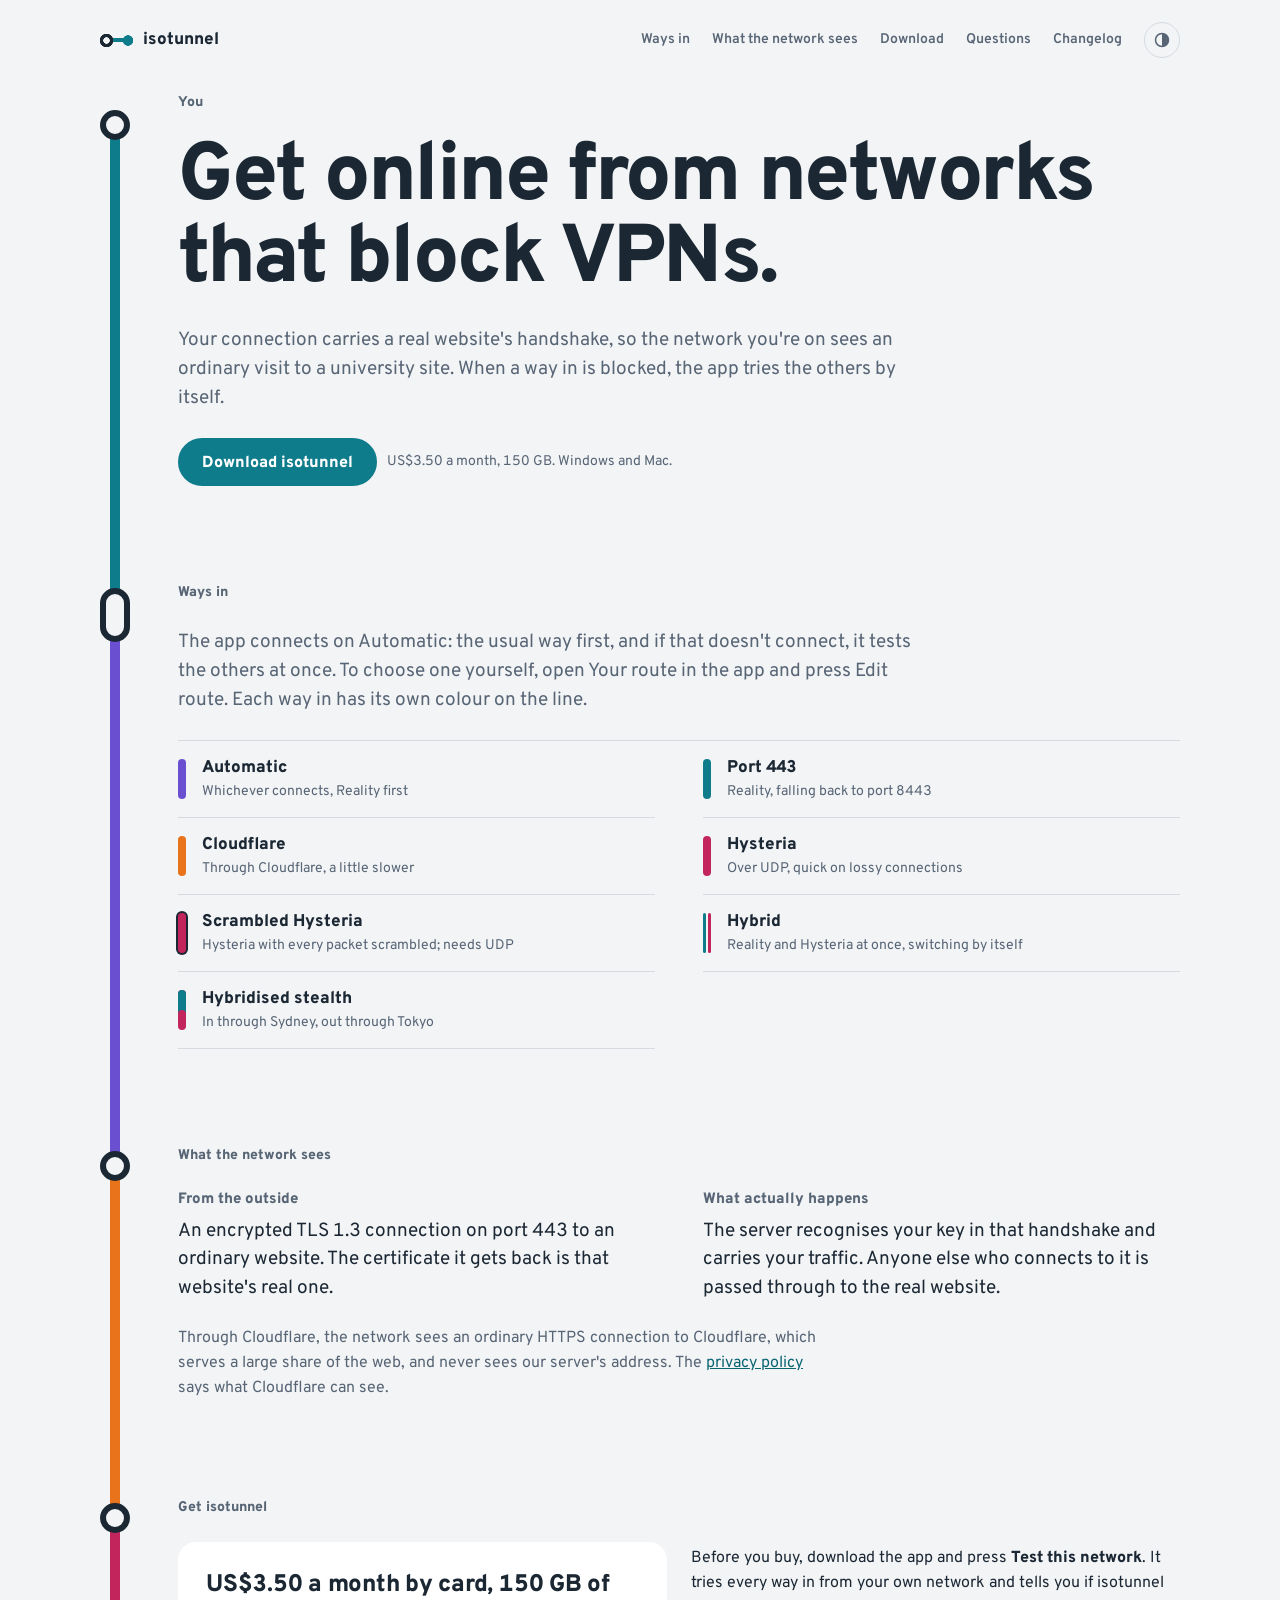
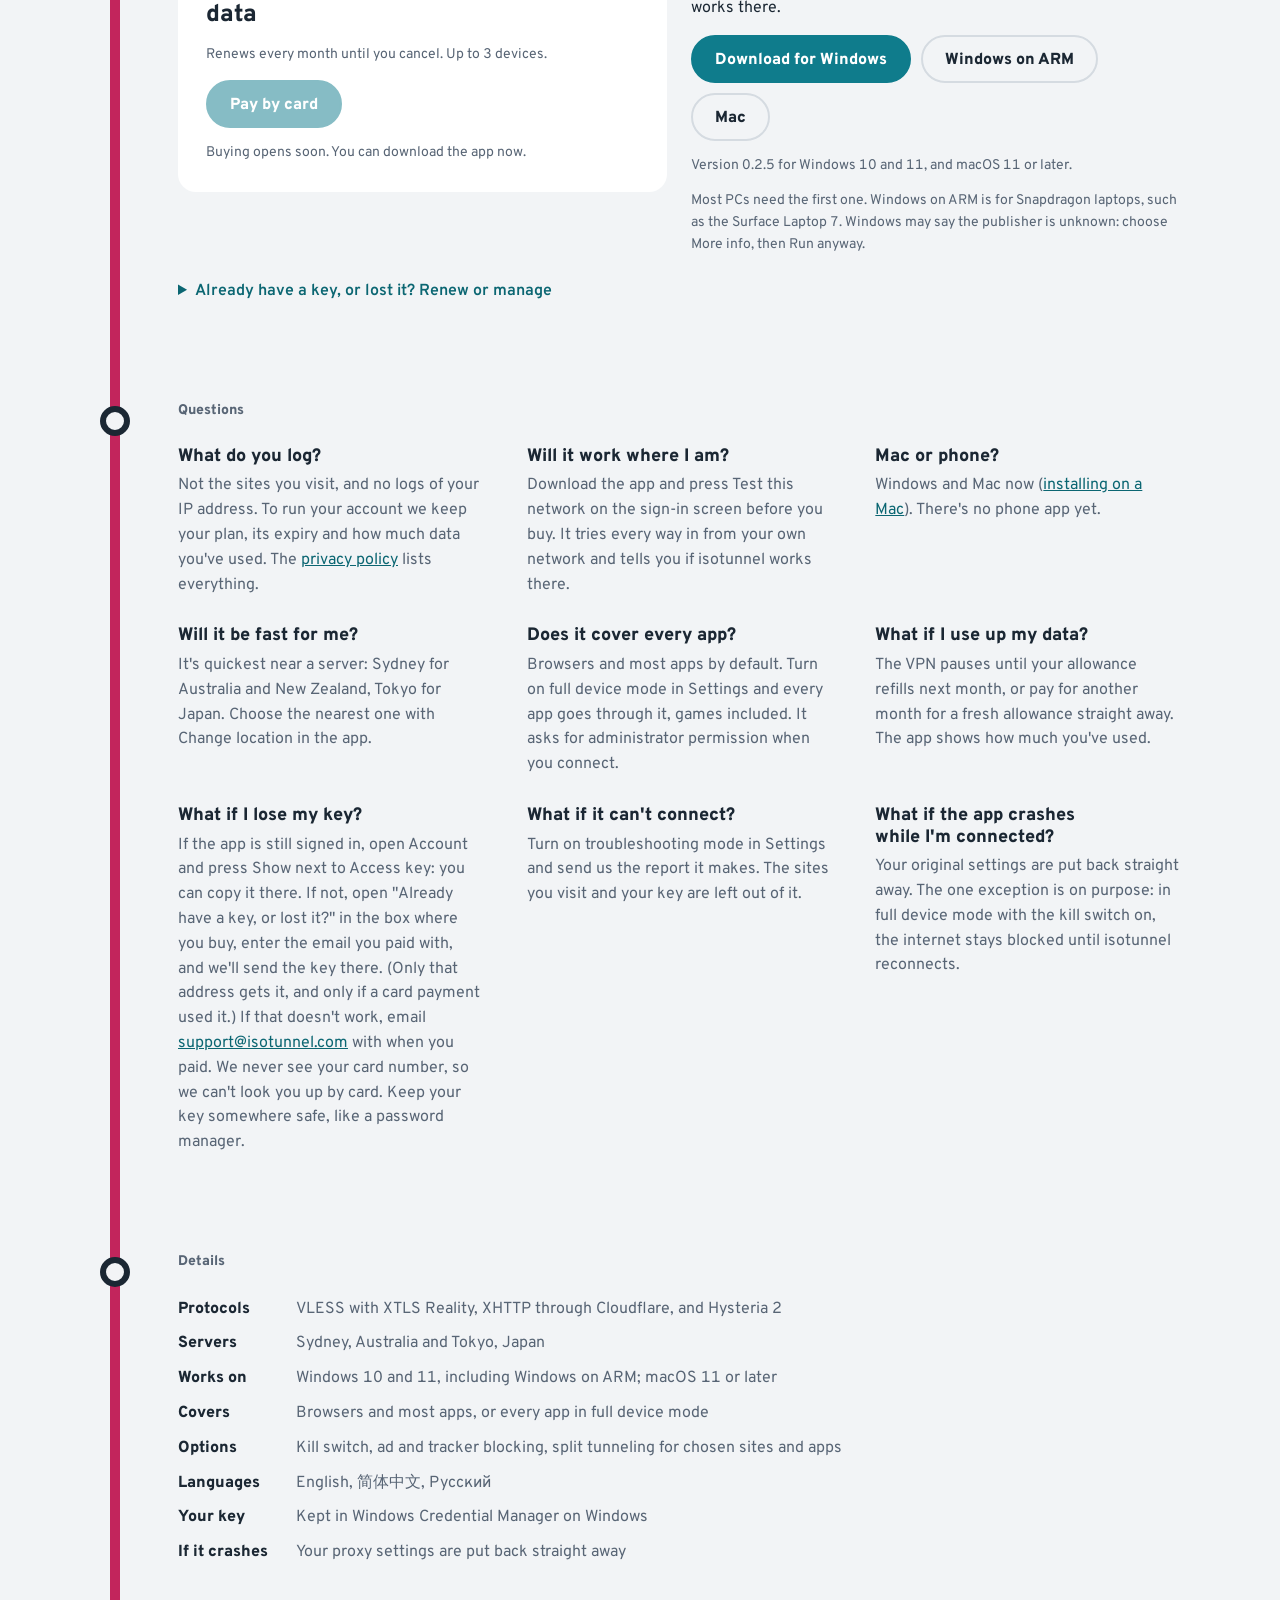
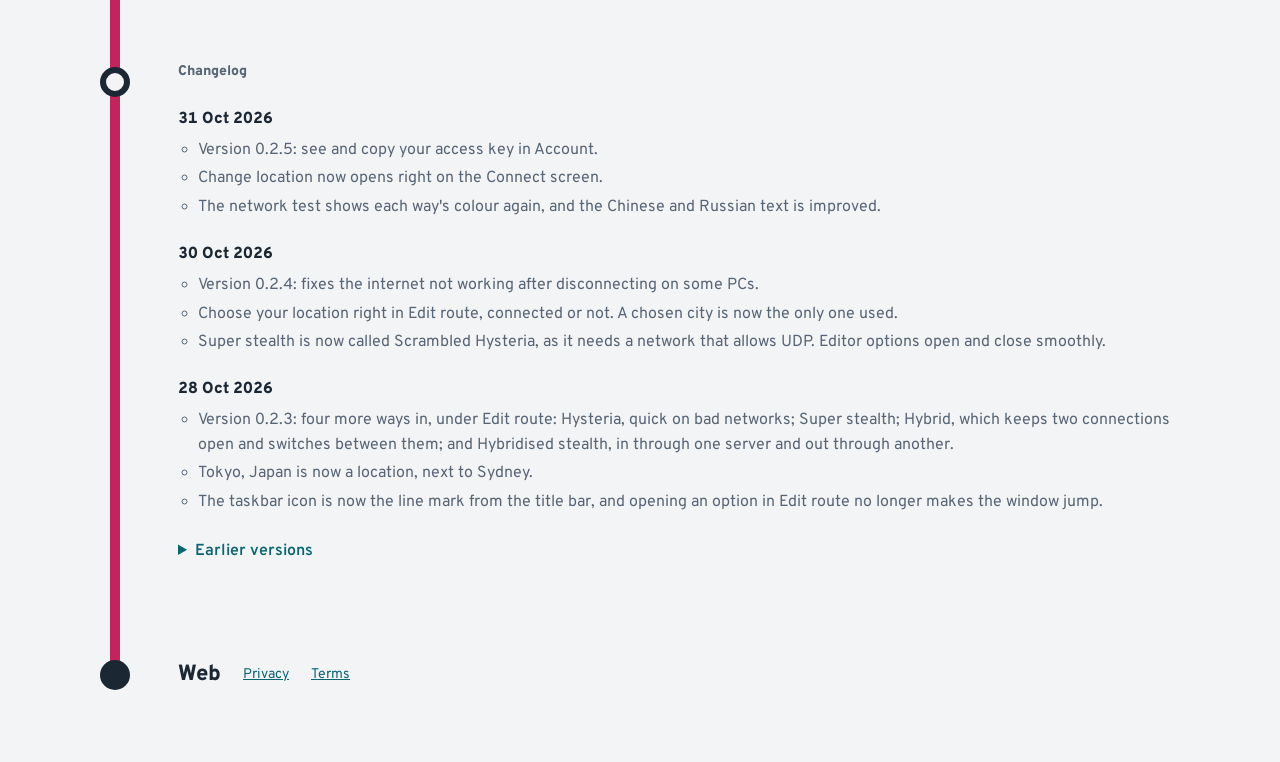
==== commit 08e22cb6: "Site: the renew box says it is also where a lost key is found Co-Authored-By: Claude Opus 5.5 <norep" ====
--- a/index.html
+++ b/index.html
@@ -116,7 +116,7 @@
           <p class="note" id="dl-help">Most PCs need the first one. Windows on ARM is for Snapdragon laptops, such as the Surface Laptop 7. Windows may say the publisher is unknown: choose More info, then Run anyway.</p>
         </div>
         <details class="renew">
-          <summary>Already have a key? Renew or manage</summary>
+          <summary>Already have a key, or lost it? Renew or manage</summary>
           <form id="renew-form" class="renew-form">
             <label for="renew-key" class="note">Your access key</label>
             <input id="renew-key" class="input" type="password" autocomplete="off" spellcheck="false" required>
@@ -150,7 +150,7 @@
         <div><h3>Will it be fast for me?</h3><p>It's quickest near a server: Sydney for Australia and New Zealand, Tokyo for Japan. Choose the nearest one with Change location in the app.</p></div>
         <div><h3>Does it cover every app?</h3><p>Browsers and most apps by default. Turn on full device mode in Settings and every app goes through it, games included. It asks for administrator permission when you connect.</p></div>
         <div><h3>What if I use up my data?</h3><p>The VPN pauses until your allowance refills next month, or pay for another month for a fresh allowance straight away. The app shows how much you've used.</p></div>
-        <div><h3>What if I lose my key?</h3><p>If the app is still signed in, open Account and press Show next to Access key: you can copy it there. If not, open "Already have a key?" in the box where you buy, enter the email you paid with, and we'll send the key there. (Only that address gets it, and only if a card payment used it.) If that doesn't work, email <a href="mailto:support@isotunnel.com">support@isotunnel.com</a> with when you paid. We never see your card number, so we can't look you up by card. Keep your key somewhere safe, like a password manager.</p></div>
+        <div><h3>What if I lose my key?</h3><p>If the app is still signed in, open Account and press Show next to Access key: you can copy it there. If not, open "Already have a key, or lost it?" in the box where you buy, enter the email you paid with, and we'll send the key there. (Only that address gets it, and only if a card payment used it.) If that doesn't work, email <a href="mailto:support@isotunnel.com">support@isotunnel.com</a> with when you paid. We never see your card number, so we can't look you up by card. Keep your key somewhere safe, like a password manager.</p></div>
         <div><h3>What if it can't connect?</h3><p>Turn on troubleshooting mode in Settings and send us the report it makes. The sites you visit and your key are left out of it.</p></div>
         <div><h3>What if the app crashes while I'm connected?</h3><p>Your original settings are put back straight away. The one exception is on purpose: in full device mode with the kill switch on, the internet stays blocked until isotunnel reconnects.</p></div>
       </div>
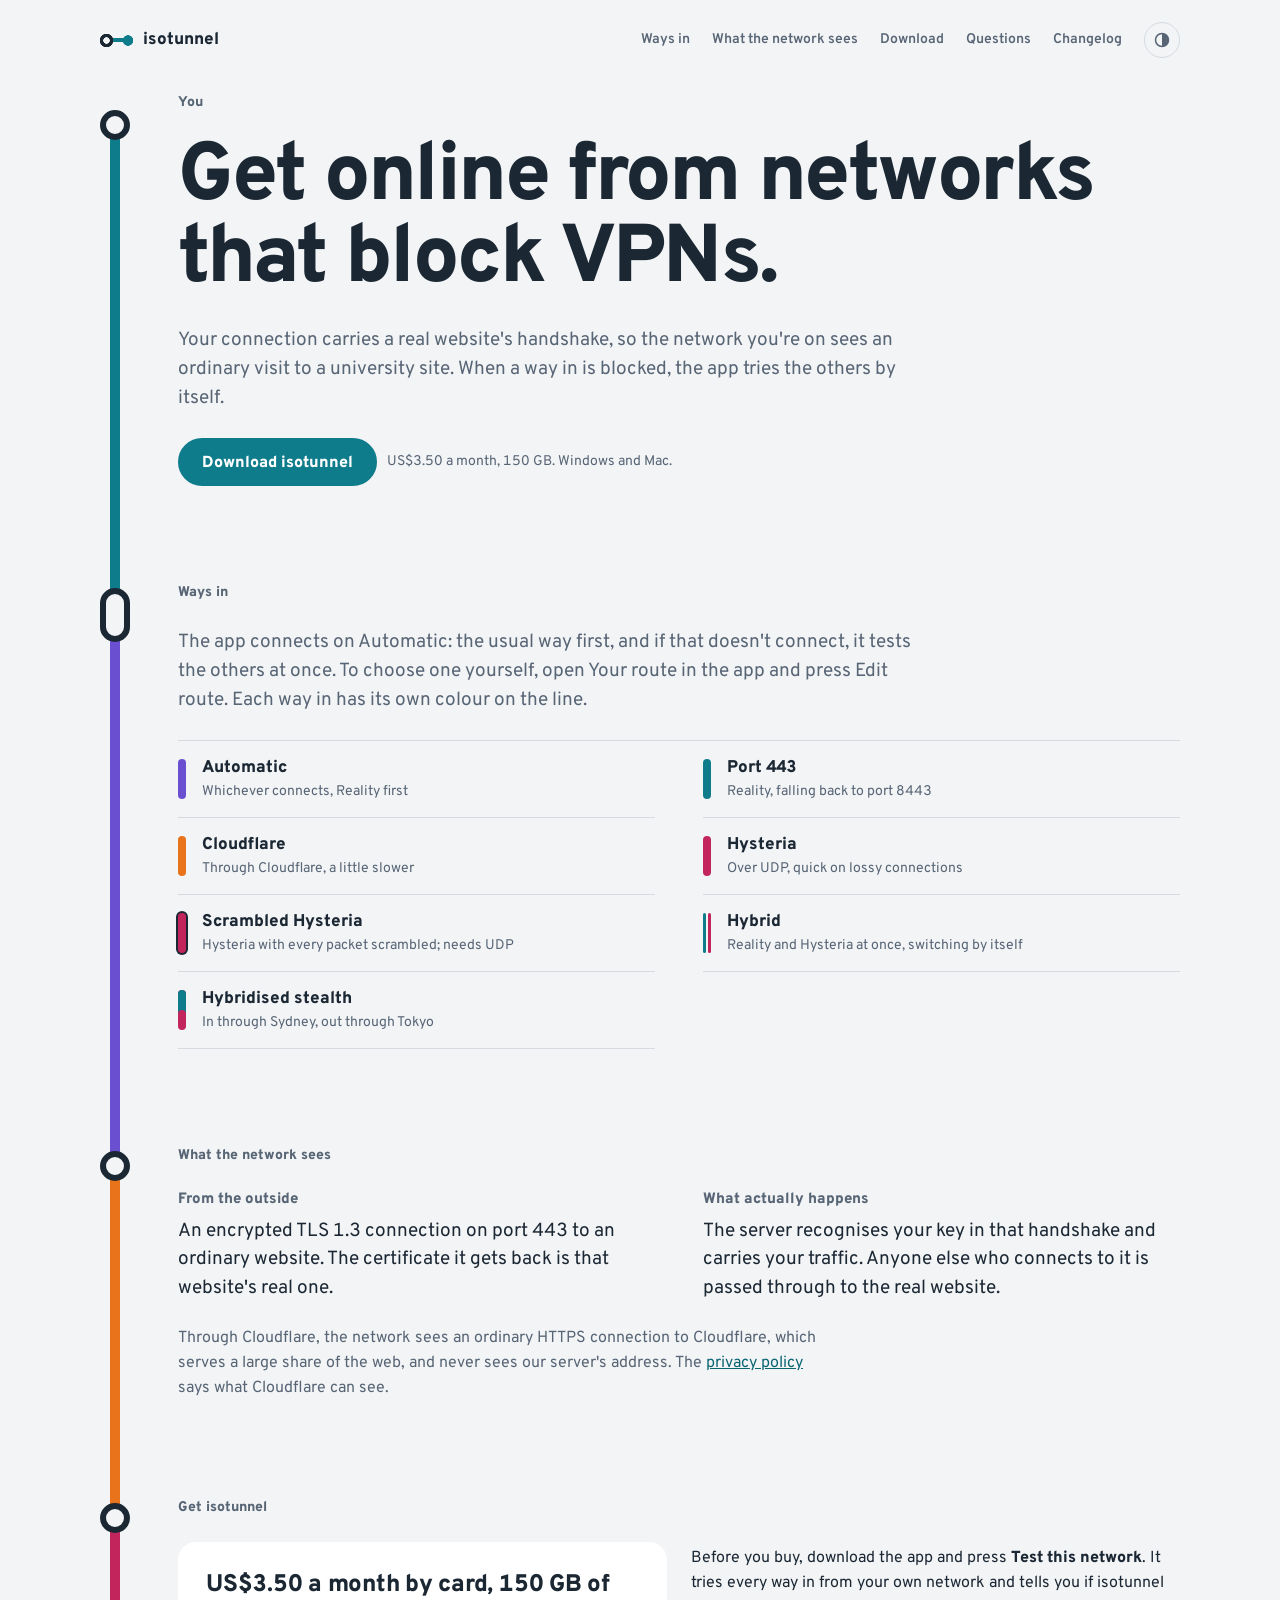
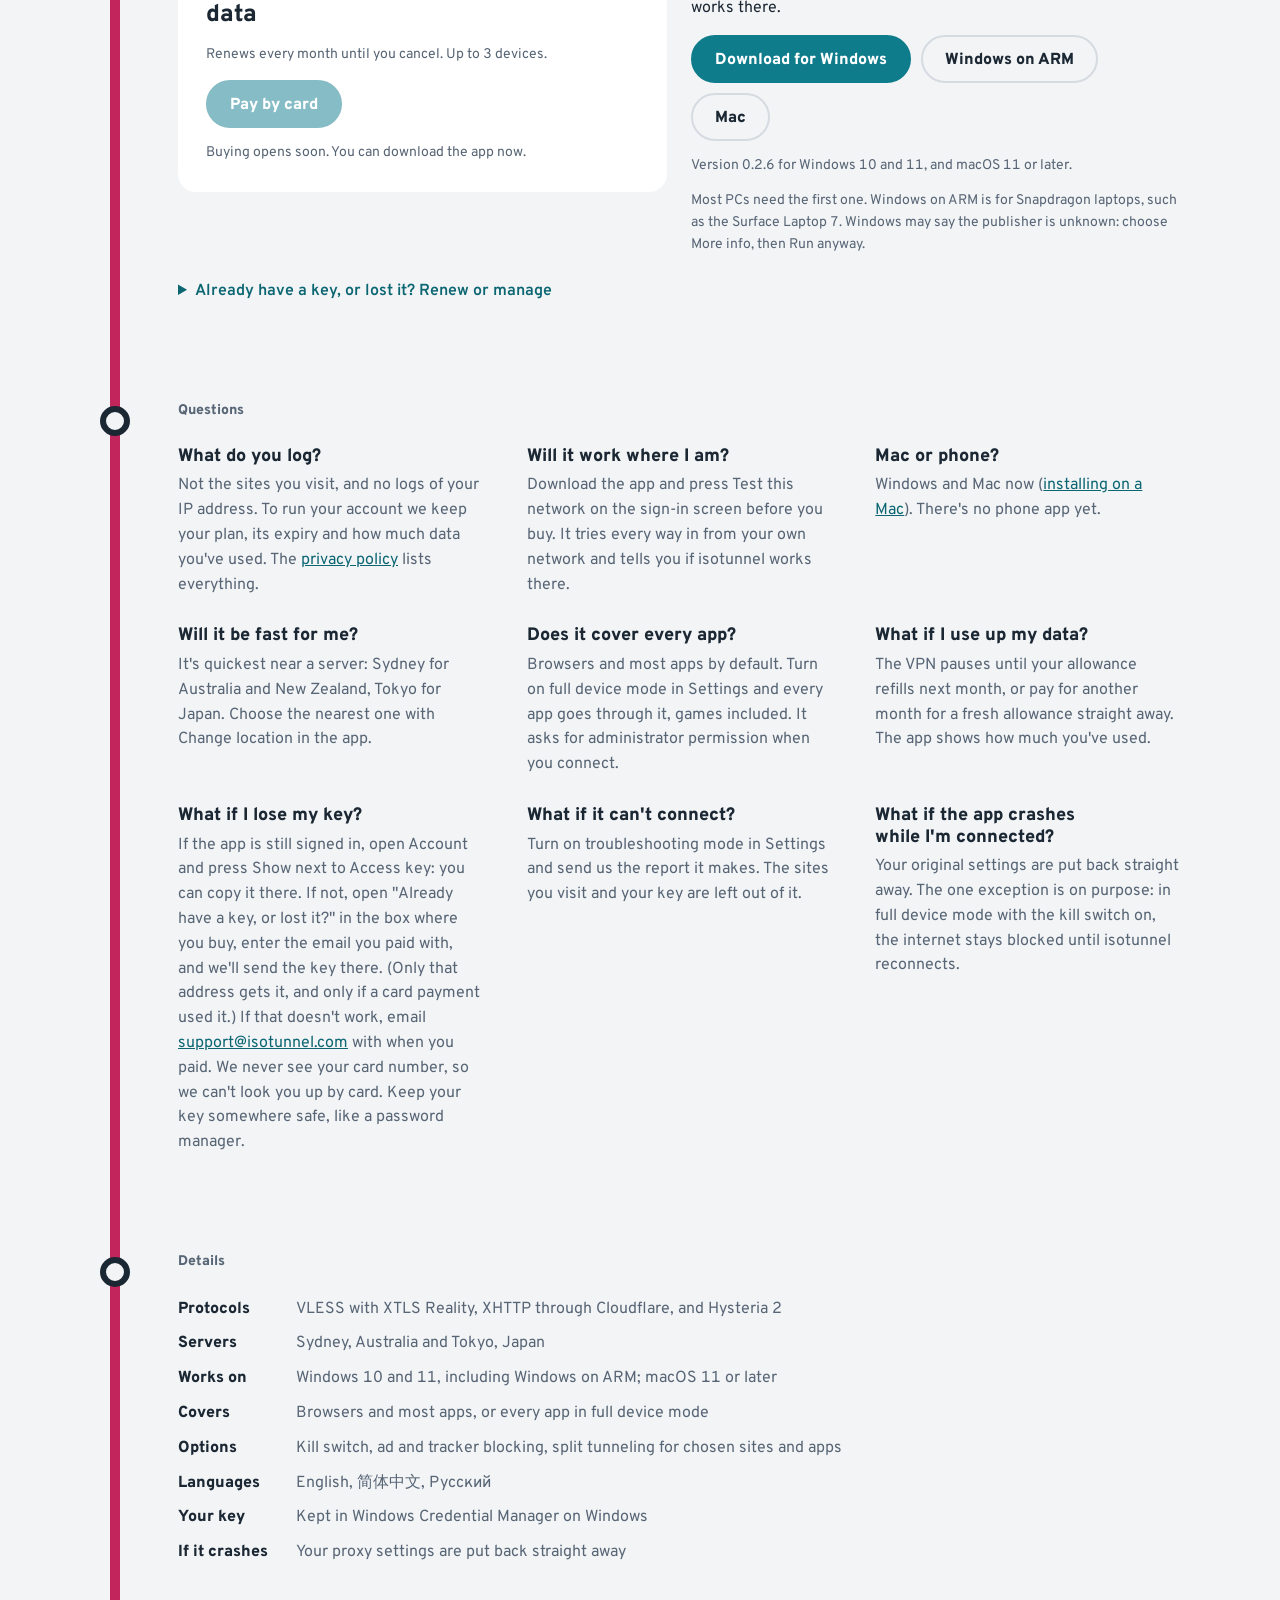
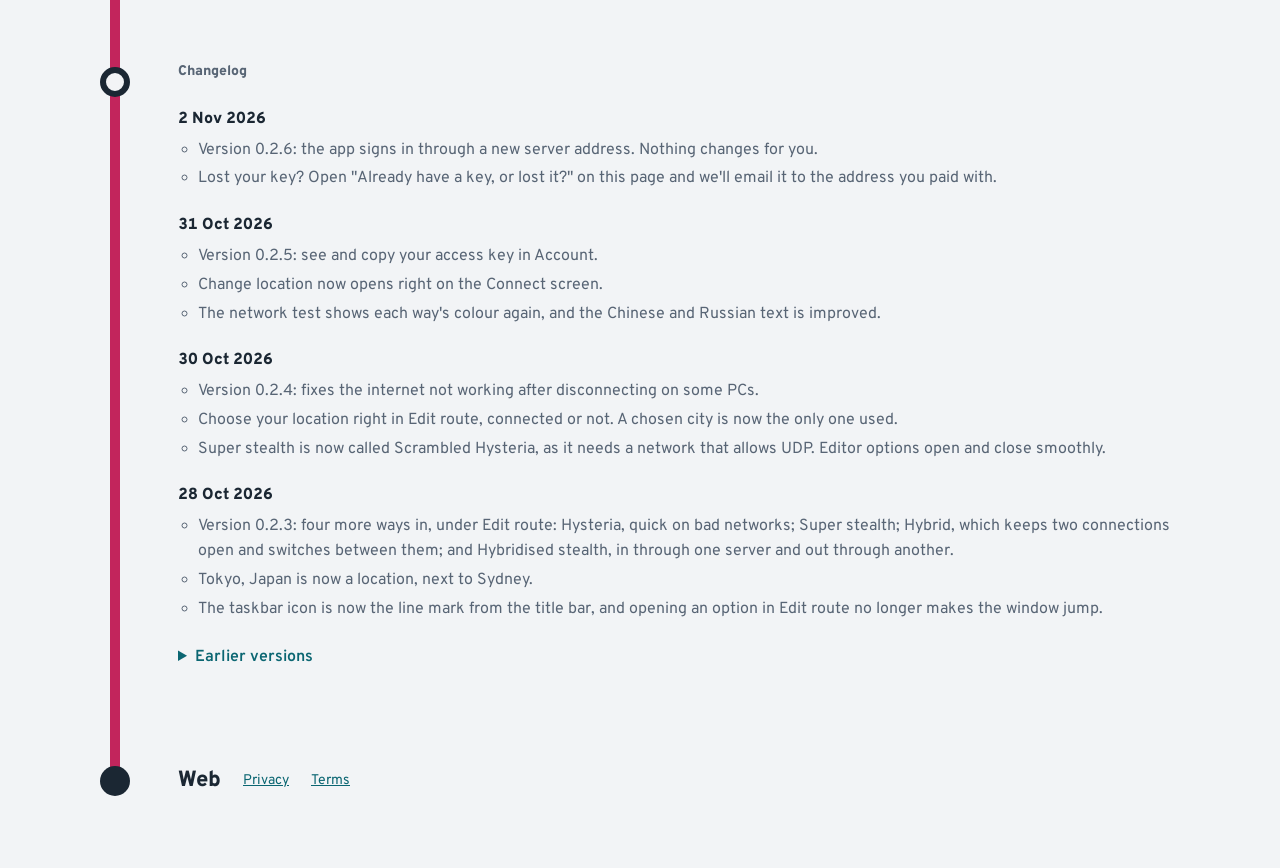
==== commit ae789a09: "Release 0.2.6: installers, update feed, download links and changelog Co-Authored-By: Claude Opus 5.5" ====
--- a/index.html
+++ b/index.html
@@ -108,11 +108,11 @@
         <div class="download" id="download">
           <p>Before you buy, download the app and press <strong>Test this network</strong>. It tries every way in from your own network and tells you if isotunnel works there.</p>
           <div class="row-btns">
-            <a class="btn go" id="dl-x64" href="updates/0.2.5/isotunnel_0.2.5_x64-setup.exe" download>Download for Windows</a>
-            <a class="btn quiet" id="dl-arm64" href="updates/0.2.5/isotunnel_0.2.5_arm64-setup.exe" download>Windows on ARM</a>
+            <a class="btn go" id="dl-x64" href="updates/0.2.6/isotunnel_0.2.6_x64-setup.exe" download>Download for Windows</a>
+            <a class="btn quiet" id="dl-arm64" href="updates/0.2.6/isotunnel_0.2.6_arm64-setup.exe" download>Windows on ARM</a>
             <a class="btn quiet" href="mac.html">Mac</a>
           </div>
-          <p class="note" id="dl-note">Version 0.2.5 for Windows 10 and 11, and macOS 11 or later.</p>
+          <p class="note" id="dl-note">Version 0.2.6 for Windows 10 and 11, and macOS 11 or later.</p>
           <p class="note" id="dl-help">Most PCs need the first one. Windows on ARM is for Snapdragon laptops, such as the Surface Laptop 7. Windows may say the publisher is unknown: choose More info, then Run anyway.</p>
         </div>
         <details class="renew">
@@ -179,6 +179,13 @@
     <div class="body">
       <span class="station">Changelog</span>
       <ol class="log" reversed>
+        <li>
+          <time datetime="2026-11-02">2 Nov 2026</time>
+          <ul>
+            <li>Version 0.2.6: the app signs in through a new server address. Nothing changes for you.</li>
+            <li>Lost your key? Open "Already have a key, or lost it?" on this page and we'll email it to the address you paid with.</li>
+          </ul>
+        </li>
         <li>
           <time datetime="2026-10-31">31 Oct 2026</time>
           <ul>
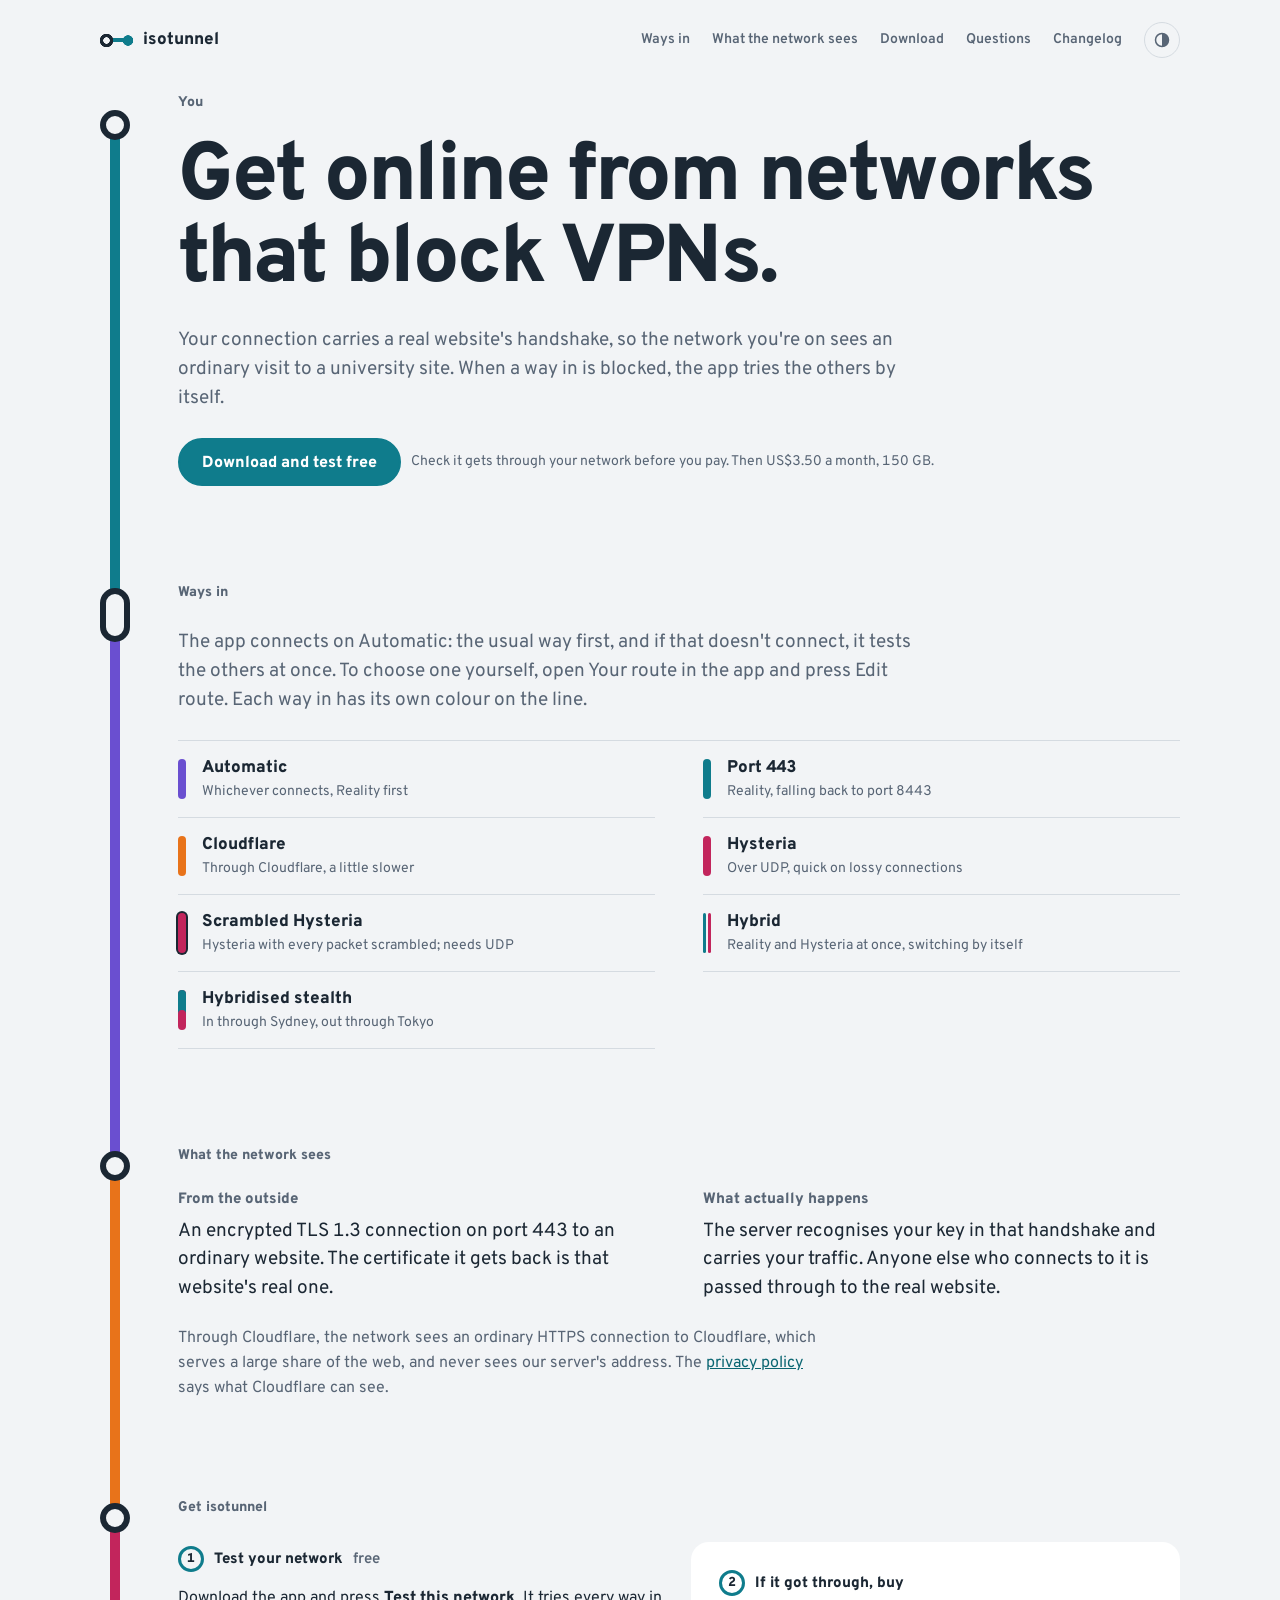
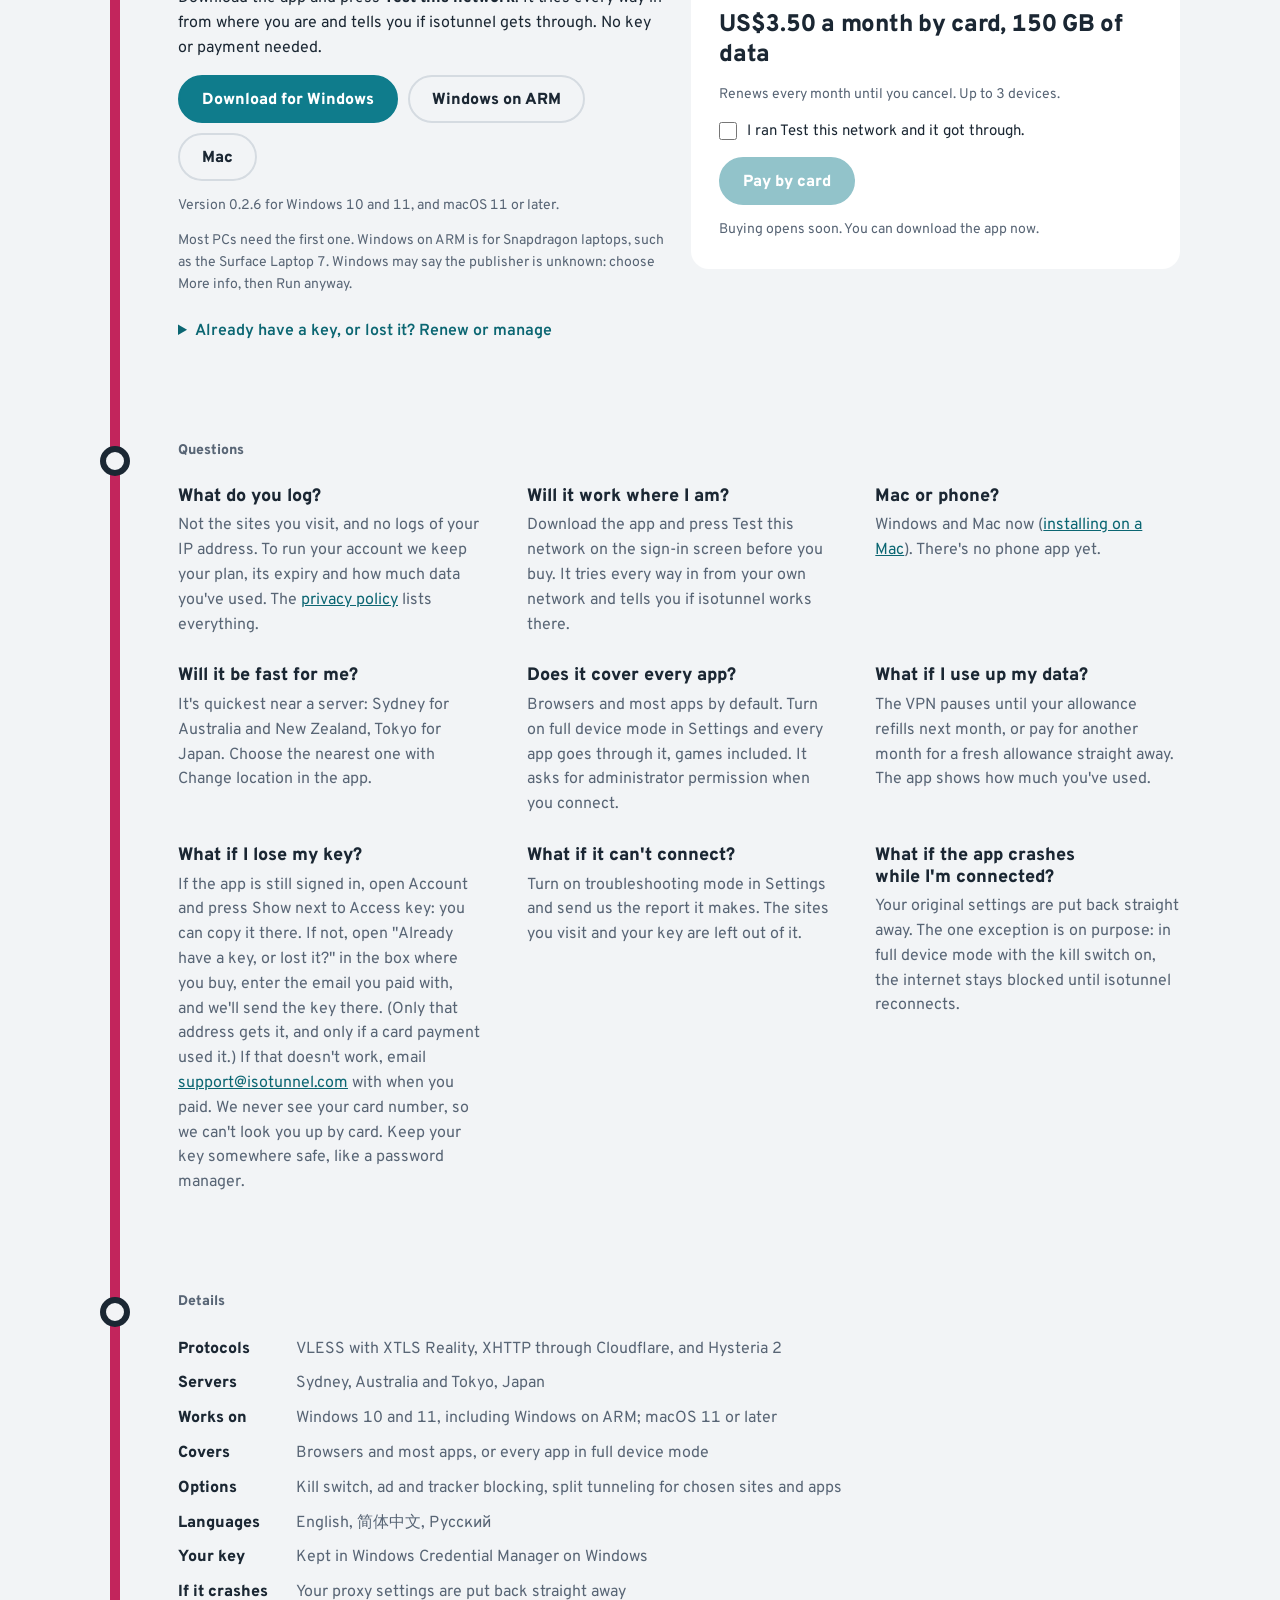
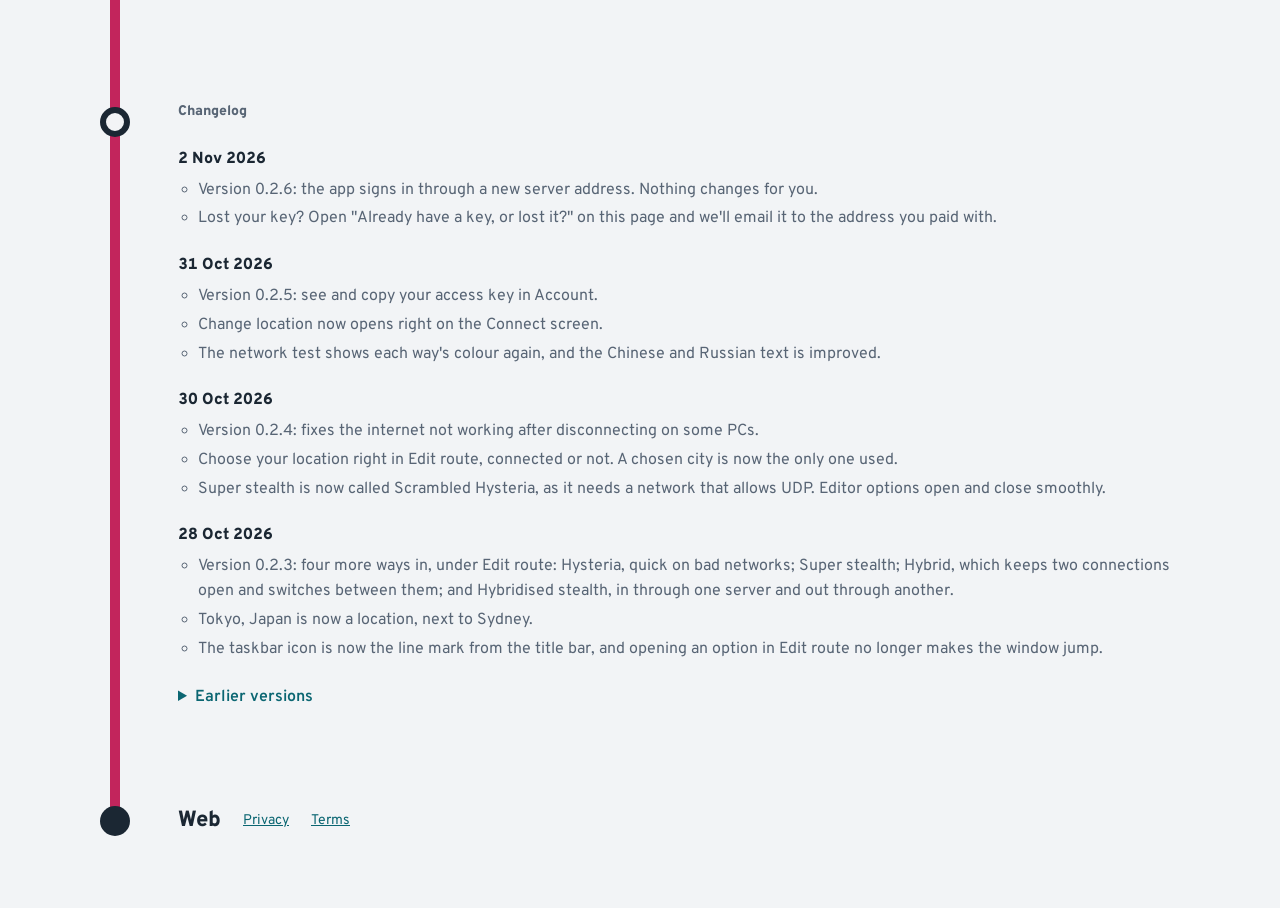
==== commit 162b6ca0: "Site: test first, then buy Co-Authored-By: Claude Opus 5.5 <noreply@anthropic.com>" ====
--- a/index.html
+++ b/index.html
@@ -49,8 +49,8 @@
       <h1>Get online from networks that block VPNs.</h1>
       <p class="lede">Your connection carries a real website's handshake, so the network you're on sees an ordinary visit to a university site. When a way in is blocked, the app tries the others by itself.</p>
       <div class="row-btns">
-        <a class="btn go" href="#get">Download isotunnel</a>
-        <span class="note" id="hero-price">US$3.50 a month, 150 GB. Windows and Mac.</span>
+        <a class="btn go" href="#download">Download and test free</a>
+        <span class="note" id="hero-price">Check it gets through your network before you pay. Then US$3.50 a month, 150 GB.</span>
       </div>
     </div>
   </section>
@@ -95,18 +95,9 @@
     <div class="body">
       <span class="station">Get isotunnel</span>
       <div class="get">
-        <div class="plan">
-          <span class="price" id="price">US$3.50 a month by card, 150 GB of data</span>
-          <span class="note" id="card-price">Renews every month until you cancel. Up to 3 devices.</span>
-          <div class="row-btns">
-            <button class="btn go" id="buy-card" type="button">Pay by card</button>
-            <button class="btn quiet" id="buy" type="button" hidden>Pay with crypto</button>
-          </div>
-          <p class="note" id="pay-note">Checkout is by Stripe. Your access key appears on the next page as soon as the payment goes through.</p>
-          <p class="form-error" id="buy-error" role="alert" hidden></p>
-        </div>
         <div class="download" id="download">
-          <p>Before you buy, download the app and press <strong>Test this network</strong>. It tries every way in from your own network and tells you if isotunnel works there.</p>
+          <span class="step"><b>1</b>Test your network <span class="free">free</span></span>
+          <p>Download the app and press <strong>Test this network</strong>. It tries every way in from where you are and tells you if isotunnel gets through. No key or payment needed.</p>
           <div class="row-btns">
             <a class="btn go" id="dl-x64" href="updates/0.2.6/isotunnel_0.2.6_x64-setup.exe" download>Download for Windows</a>
             <a class="btn quiet" id="dl-arm64" href="updates/0.2.6/isotunnel_0.2.6_arm64-setup.exe" download>Windows on ARM</a>
@@ -114,6 +105,18 @@
           </div>
           <p class="note" id="dl-note">Version 0.2.6 for Windows 10 and 11, and macOS 11 or later.</p>
           <p class="note" id="dl-help">Most PCs need the first one. Windows on ARM is for Snapdragon laptops, such as the Surface Laptop 7. Windows may say the publisher is unknown: choose More info, then Run anyway.</p>
+        </div>
+        <div class="plan" id="plan">
+          <span class="step"><b>2</b>If it got through, buy</span>
+          <span class="price" id="price">US$3.50 a month by card, 150 GB of data</span>
+          <span class="note" id="card-price">Renews every month until you cancel. Up to 3 devices.</span>
+          <label class="tick"><input type="checkbox" id="tested"> I ran Test this network and it got through.</label>
+          <div class="row-btns">
+            <button class="btn go" id="buy-card" type="button">Pay by card</button>
+            <button class="btn quiet" id="buy" type="button" hidden>Pay with crypto</button>
+          </div>
+          <p class="note" id="pay-note">Checkout is by Stripe. Your access key appears on the next page as soon as the payment goes through.</p>
+          <p class="form-error" id="buy-error" role="alert" hidden></p>
         </div>
         <details class="renew">
           <summary>Already have a key, or lost it? Renew or manage</summary>
--- a/styles.css
+++ b/styles.css
@@ -150,6 +150,13 @@
 .plan { flex: 1 1 340px; min-width: 0; background: var(--surface); border-radius: 18px; padding: 28px; display: flex; flex-direction: column; gap: 14px; }
 .price { font-size: 24px; font-weight: 800; letter-spacing: -0.01em; line-height: 1.25; }
 .download { flex: 1 1 340px; min-width: 0; display: flex; flex-direction: column; gap: 14px; padding-top: 4px; }
+/* Test first, then buy: numbered stations, and Pay stays dim until the buyer says the test got through. */
+.step { display: flex; align-items: center; gap: 10px; font-weight: 700; font-size: 15px; }
+.step b { display: inline-grid; place-items: center; width: 26px; height: 26px; border-radius: 50%; border: 3px solid var(--line-443); font-size: 13px; line-height: 1; }
+.step .free { font-weight: 600; color: var(--dim); }
+.tick { display: flex; gap: 10px; align-items: flex-start; font-size: 15px; cursor: pointer; }
+.tick input { width: 18px; height: 18px; margin: 2px 0 0; flex: none; accent-color: var(--line-443); }
+.plan:not(.tested) #buy-card, .plan:not(.tested) #buy { opacity: 0.45; }
 .form-error { margin: 0; color: var(--bad); font-weight: 600; }
 .renew { flex-basis: 100%; }
 .renew summary { cursor: pointer; font-weight: 600; color: var(--link); width: fit-content; }
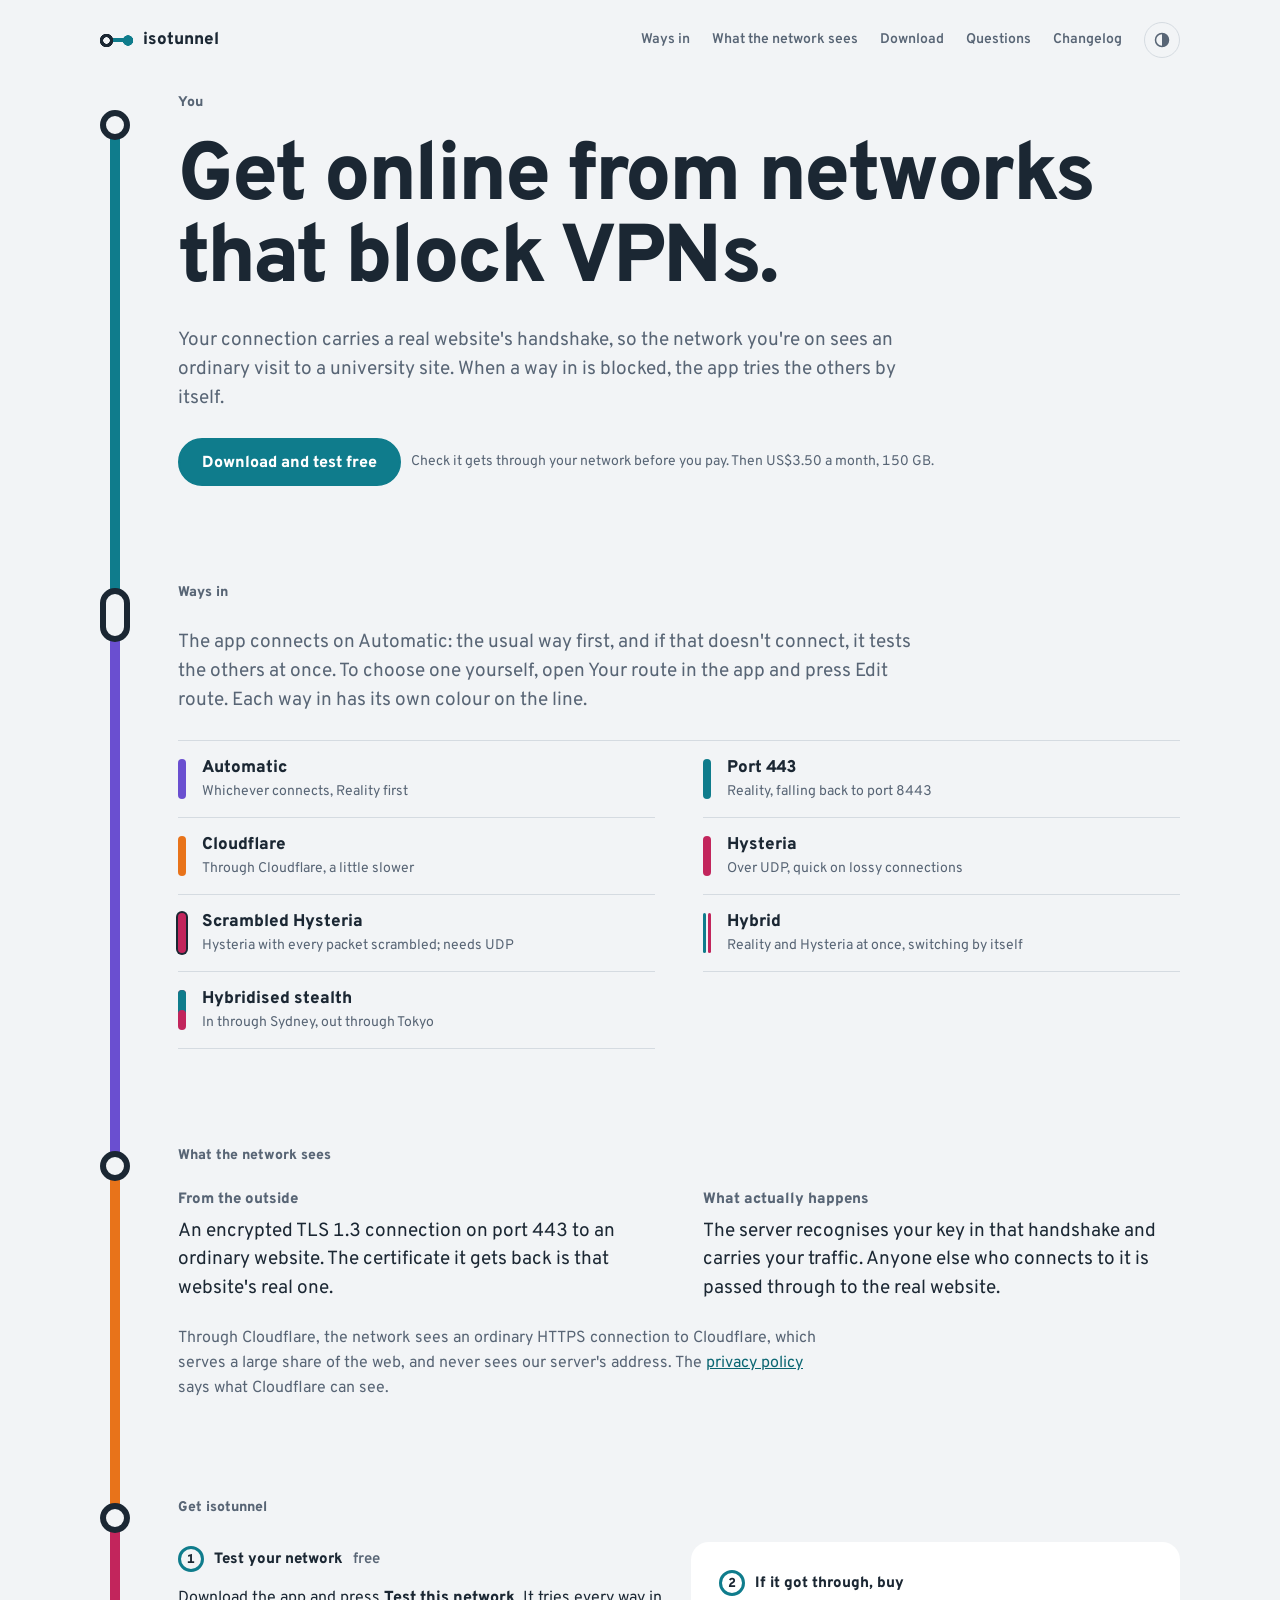
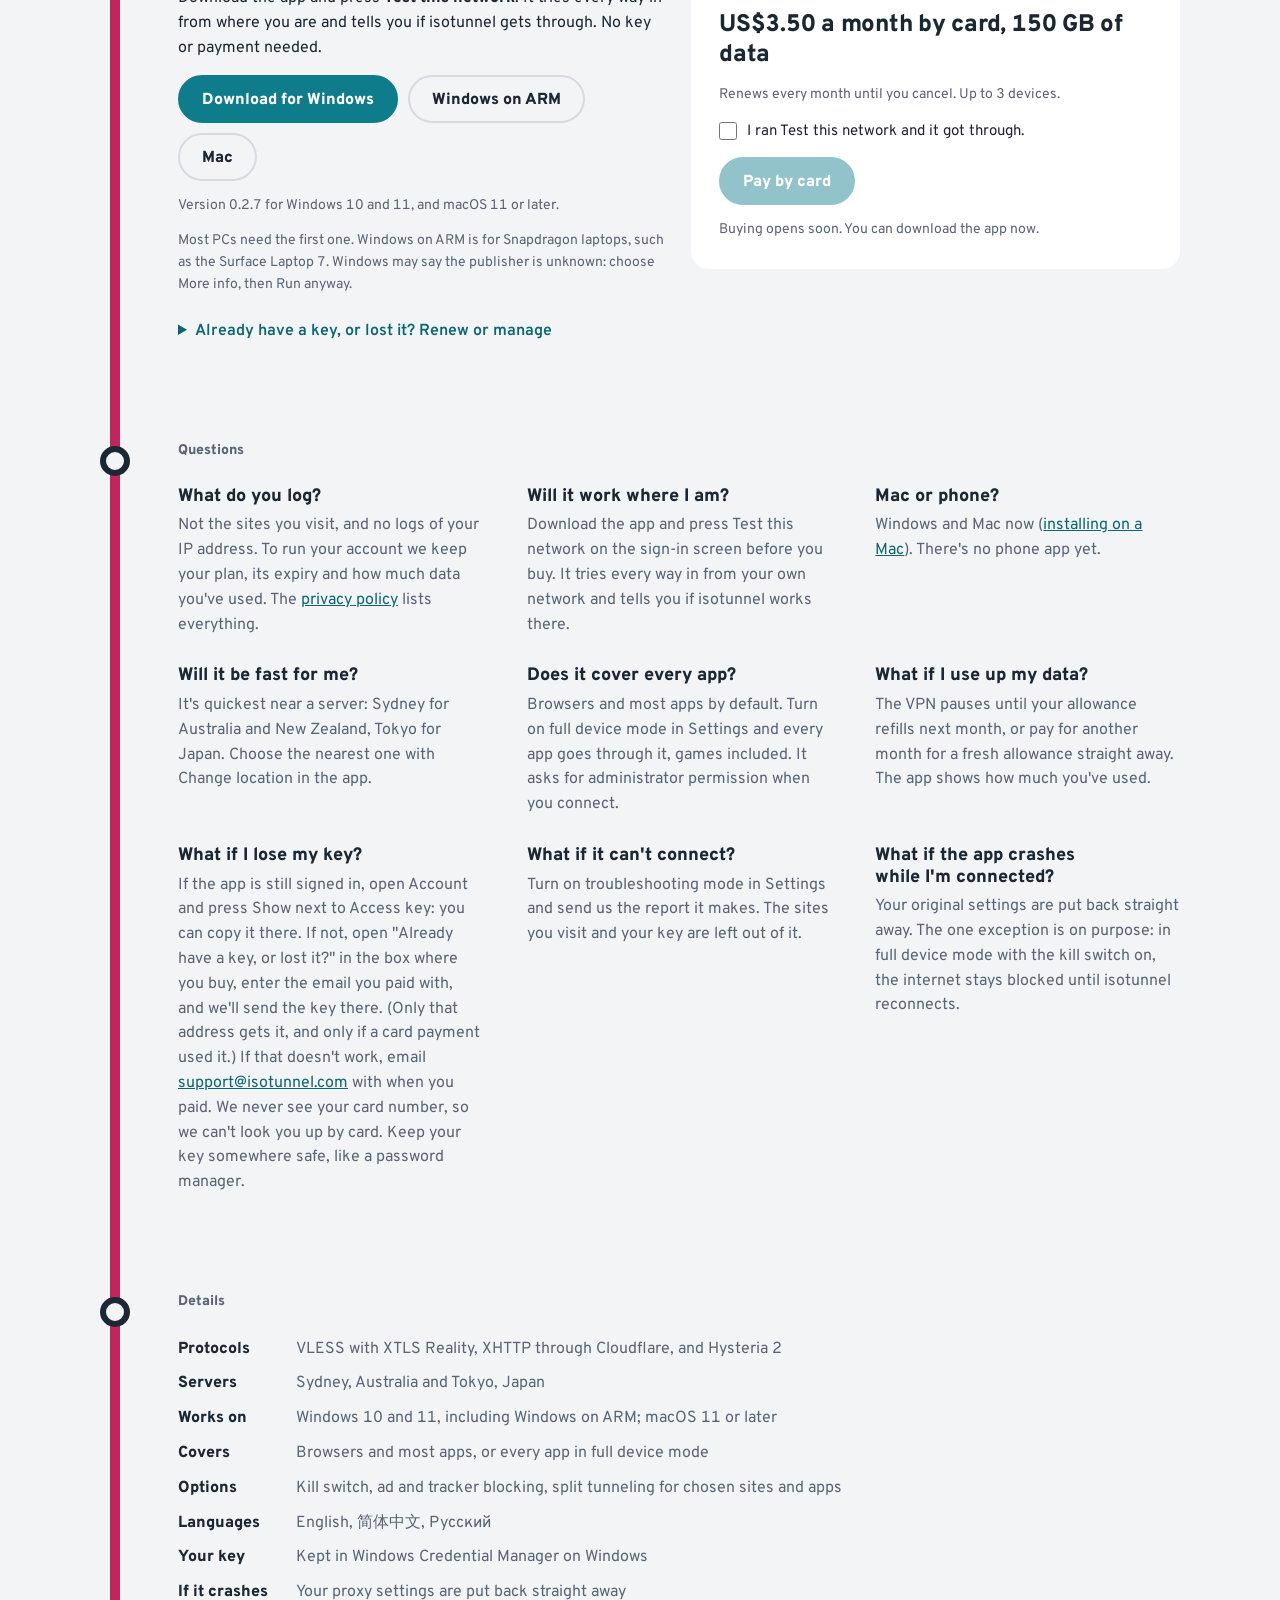
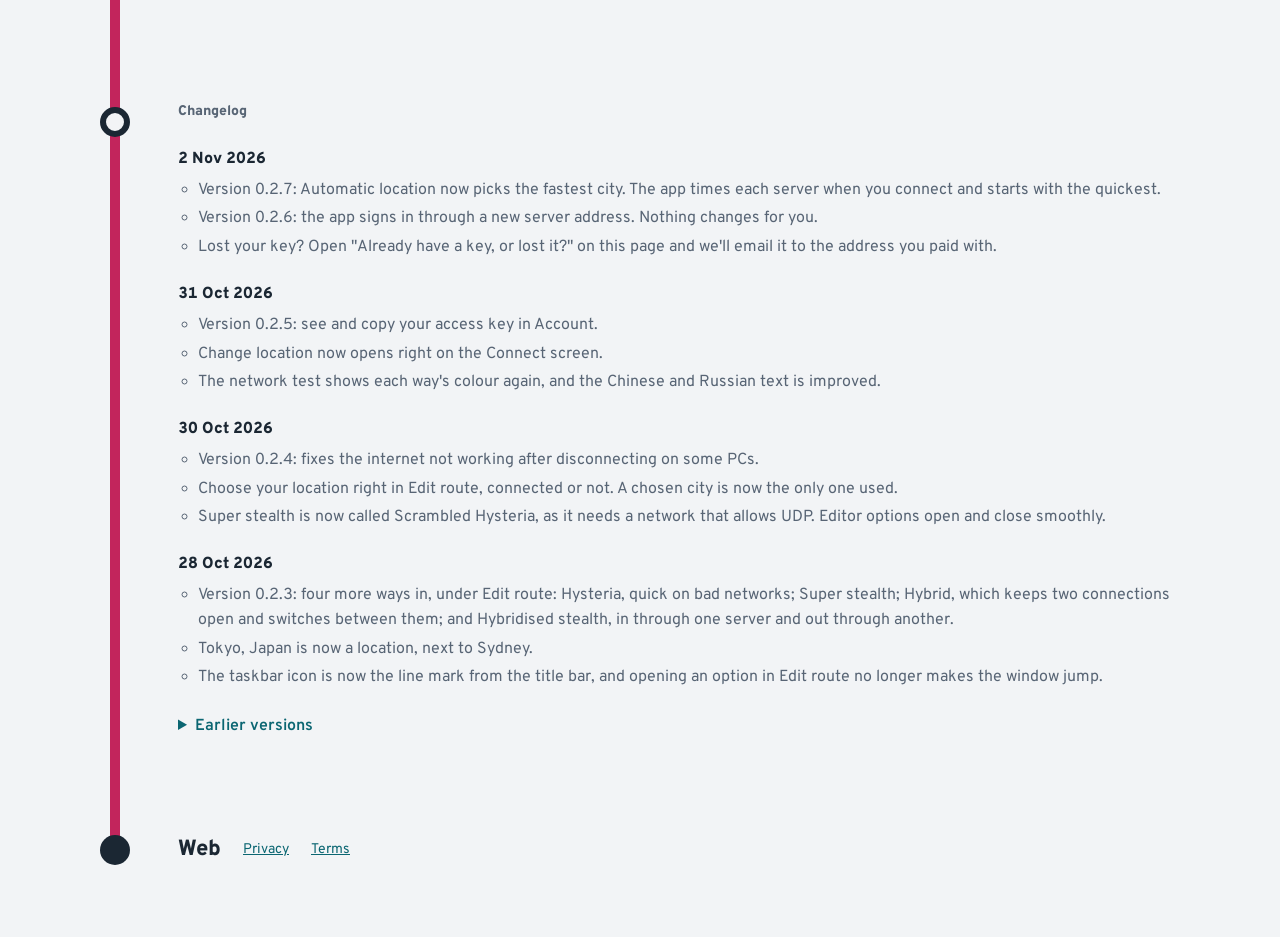
==== commit a6a96938: "Release 0.2.7: installers, update feed, download links and changelog Co-Authored-By: Claude Opus 5.5" ====
--- a/index.html
+++ b/index.html
@@ -99,11 +99,11 @@
           <span class="step"><b>1</b>Test your network <span class="free">free</span></span>
           <p>Download the app and press <strong>Test this network</strong>. It tries every way in from where you are and tells you if isotunnel gets through. No key or payment needed.</p>
           <div class="row-btns">
-            <a class="btn go" id="dl-x64" href="updates/0.2.6/isotunnel_0.2.6_x64-setup.exe" download>Download for Windows</a>
-            <a class="btn quiet" id="dl-arm64" href="updates/0.2.6/isotunnel_0.2.6_arm64-setup.exe" download>Windows on ARM</a>
+            <a class="btn go" id="dl-x64" href="updates/0.2.7/isotunnel_0.2.7_x64-setup.exe" download>Download for Windows</a>
+            <a class="btn quiet" id="dl-arm64" href="updates/0.2.7/isotunnel_0.2.7_arm64-setup.exe" download>Windows on ARM</a>
             <a class="btn quiet" href="mac.html">Mac</a>
           </div>
-          <p class="note" id="dl-note">Version 0.2.6 for Windows 10 and 11, and macOS 11 or later.</p>
+          <p class="note" id="dl-note">Version 0.2.7 for Windows 10 and 11, and macOS 11 or later.</p>
           <p class="note" id="dl-help">Most PCs need the first one. Windows on ARM is for Snapdragon laptops, such as the Surface Laptop 7. Windows may say the publisher is unknown: choose More info, then Run anyway.</p>
         </div>
         <div class="plan" id="plan">
@@ -185,6 +185,7 @@
         <li>
           <time datetime="2026-11-02">2 Nov 2026</time>
           <ul>
+            <li>Version 0.2.7: Automatic location now picks the fastest city. The app times each server when you connect and starts with the quickest.</li>
             <li>Version 0.2.6: the app signs in through a new server address. Nothing changes for you.</li>
             <li>Lost your key? Open "Already have a key, or lost it?" on this page and we'll email it to the address you paid with.</li>
           </ul>
--- a/styles.css
+++ b/styles.css
@@ -152,7 +152,7 @@
 .download { flex: 1 1 340px; min-width: 0; display: flex; flex-direction: column; gap: 14px; padding-top: 4px; }
 /* Test first, then buy: numbered stations, and Pay stays dim until the buyer says the test got through. */
 .step { display: flex; align-items: center; gap: 10px; font-weight: 700; font-size: 15px; }
-.step b { display: inline-grid; place-items: center; width: 26px; height: 26px; border-radius: 50%; border: 3px solid var(--line-443); font-size: 13px; line-height: 1; }
+.step b { display: inline-grid; place-items: center; width: 26px; height: 26px; border-radius: 50%; border: 3px solid var(--line-443); font-size: 13px; line-height: 1; padding-top: 0.2em; /* Overpass digits sit ~1.3px high */ }
 .step .free { font-weight: 600; color: var(--dim); }
 .tick { display: flex; gap: 10px; align-items: flex-start; font-size: 15px; cursor: pointer; }
 .tick input { width: 18px; height: 18px; margin: 2px 0 0; flex: none; accent-color: var(--line-443); }
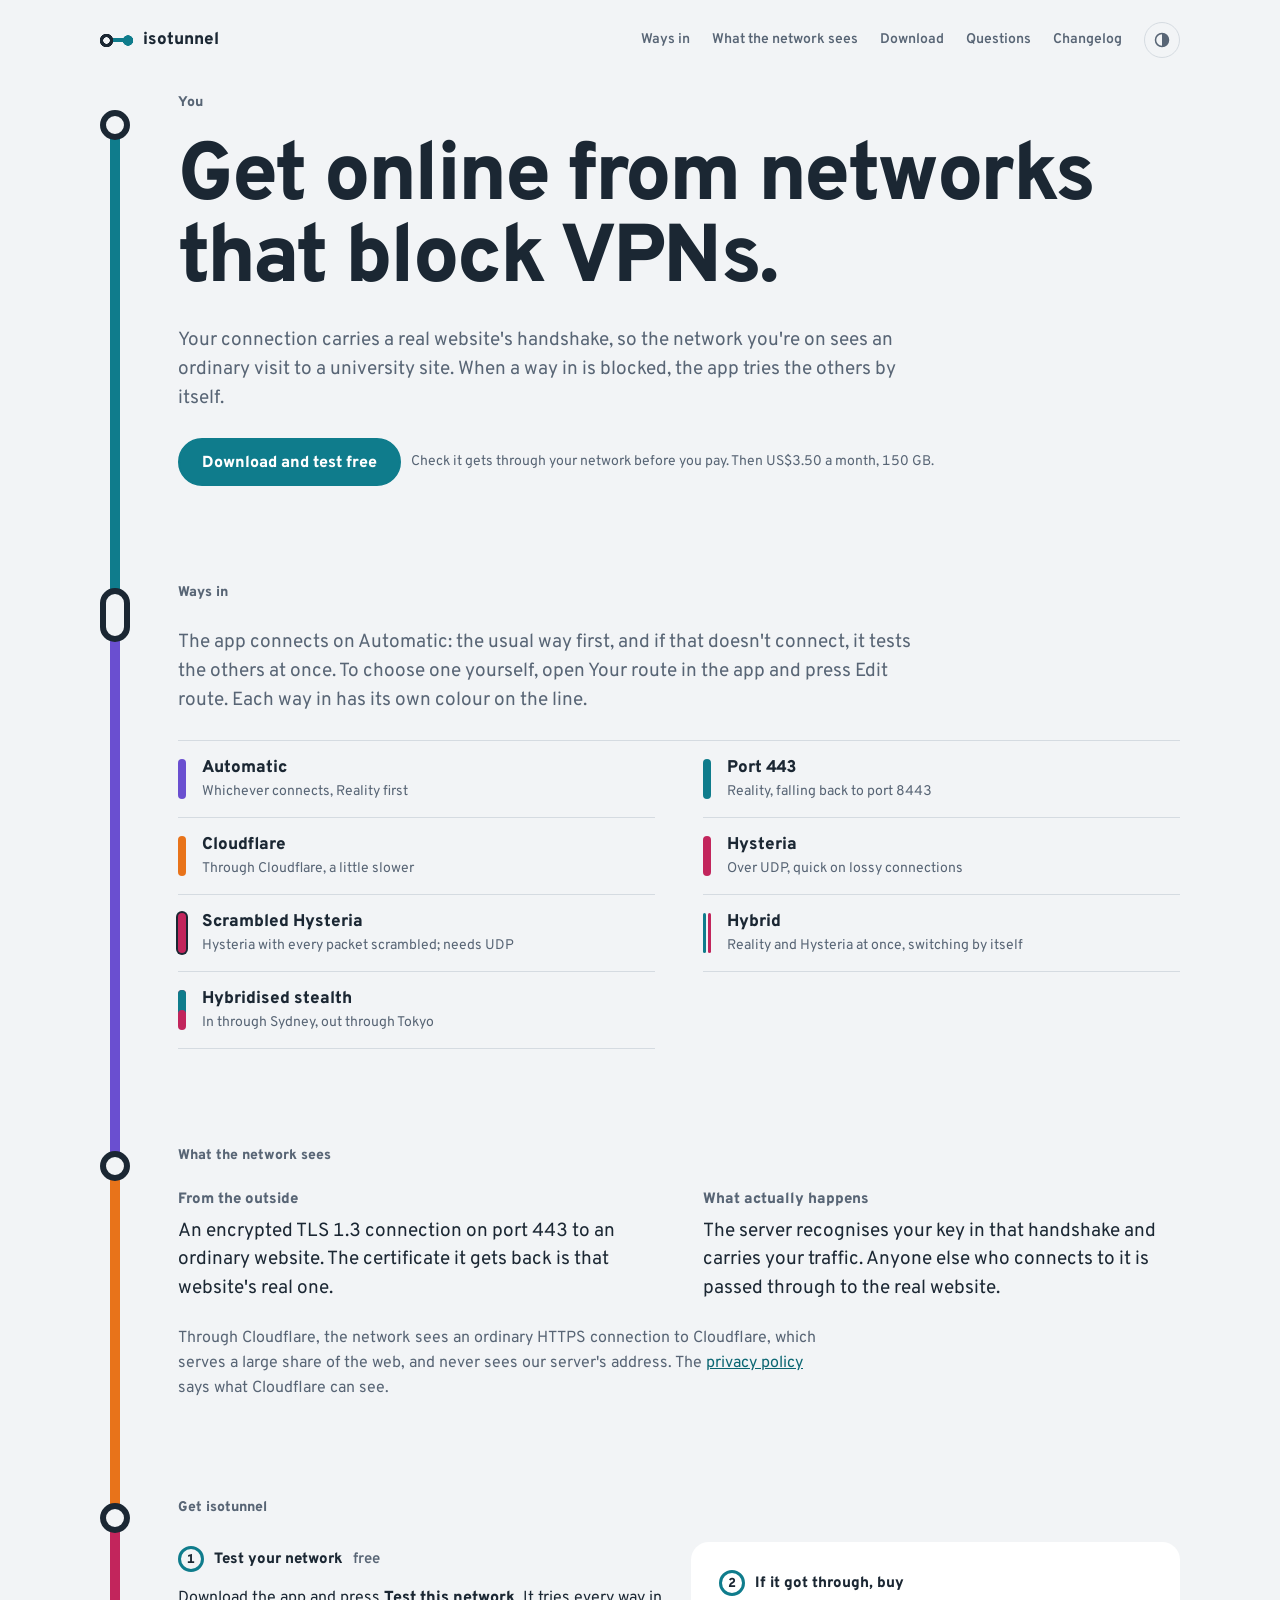
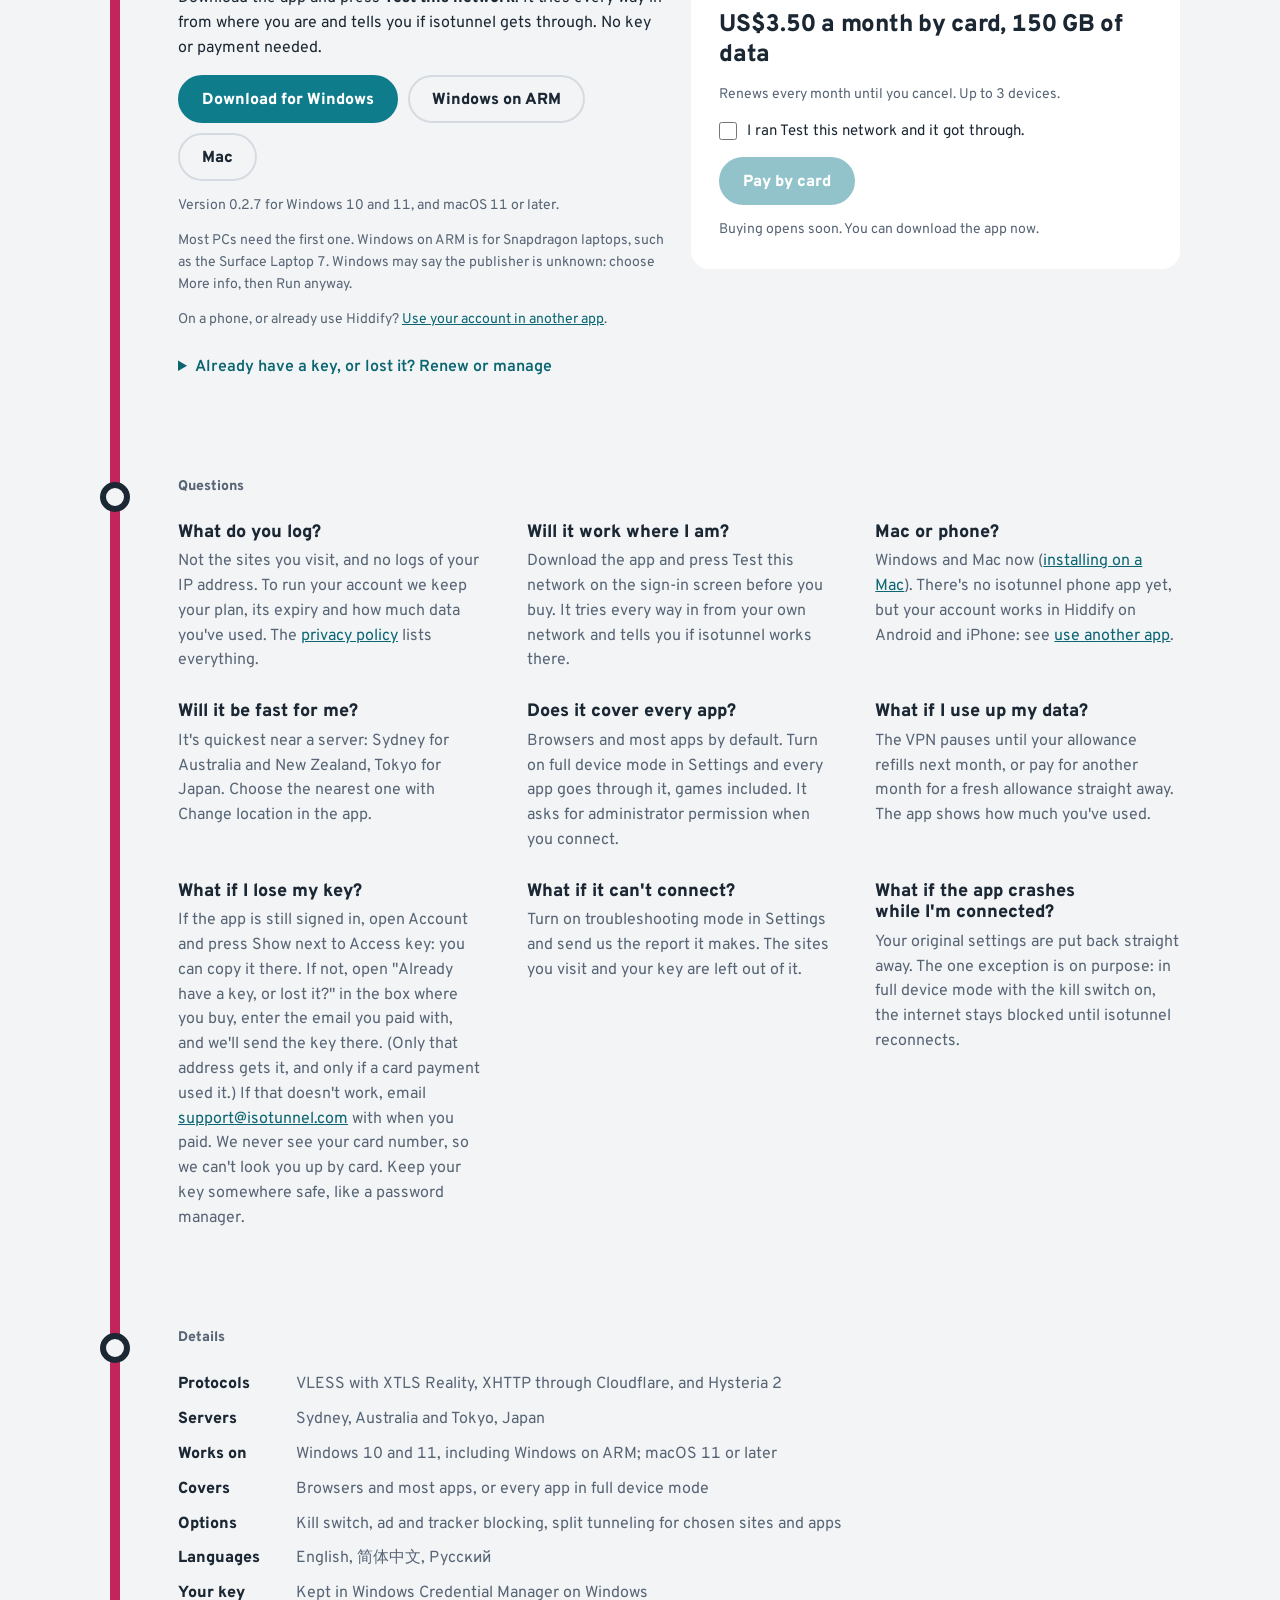
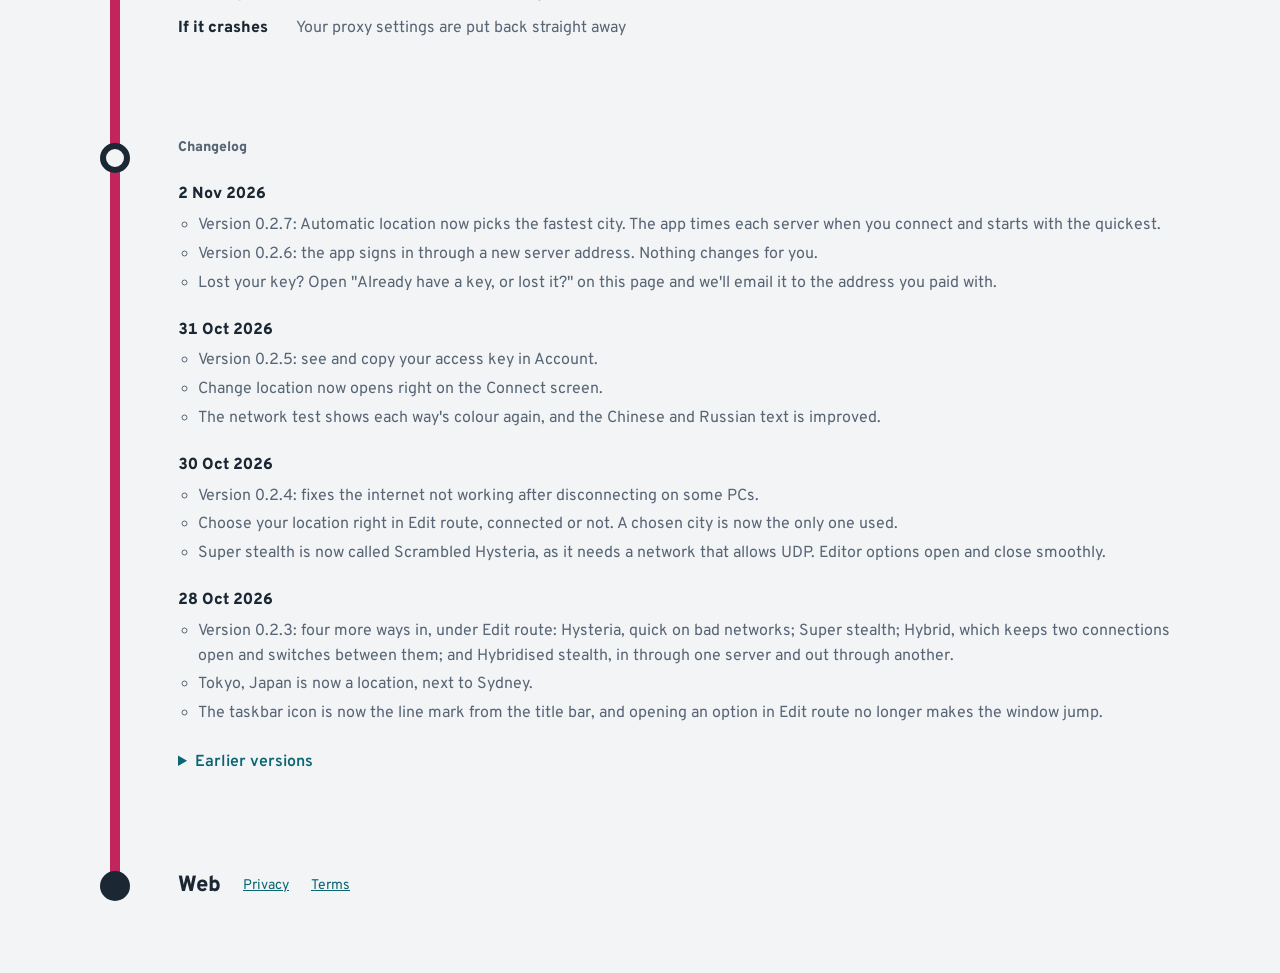
==== commit 189323d3: "Site: Use another app (Hiddify and other subscription apps) Co-Authored-By: Claude Opus 5.5 <noreply" ====
--- a/index.html
+++ b/index.html
@@ -105,6 +105,7 @@
           </div>
           <p class="note" id="dl-note">Version 0.2.7 for Windows 10 and 11, and macOS 11 or later.</p>
           <p class="note" id="dl-help">Most PCs need the first one. Windows on ARM is for Snapdragon laptops, such as the Surface Laptop 7. Windows may say the publisher is unknown: choose More info, then Run anyway.</p>
+          <p class="note">On a phone, or already use Hiddify? <a href="apps.html">Use your account in another app</a>.</p>
         </div>
         <div class="plan" id="plan">
           <span class="step"><b>2</b>If it got through, buy</span>
@@ -149,7 +150,7 @@
       <div class="qa">
         <div><h3>What do you log?</h3><p>Not the sites you visit, and no logs of your IP address. To run your account we keep your plan, its expiry and how much data you've used. The <a href="privacy.html">privacy policy</a> lists everything.</p></div>
         <div><h3>Will it work where I am?</h3><p>Download the app and press Test this network on the sign-in screen before you buy. It tries every way in from your own network and tells you if isotunnel works there.</p></div>
-        <div><h3>Mac or phone?</h3><p>Windows and Mac now (<a href="mac.html">installing on a Mac</a>). There's no phone app yet.</p></div>
+        <div><h3>Mac or phone?</h3><p>Windows and Mac now (<a href="mac.html">installing on a Mac</a>). There's no isotunnel phone app yet, but your account works in Hiddify on Android and iPhone: see <a href="apps.html">use another app</a>.</p></div>
         <div><h3>Will it be fast for me?</h3><p>It's quickest near a server: Sydney for Australia and New Zealand, Tokyo for Japan. Choose the nearest one with Change location in the app.</p></div>
         <div><h3>Does it cover every app?</h3><p>Browsers and most apps by default. Turn on full device mode in Settings and every app goes through it, games included. It asks for administrator permission when you connect.</p></div>
         <div><h3>What if I use up my data?</h3><p>The VPN pauses until your allowance refills next month, or pay for another month for a fresh allowance straight away. The app shows how much you've used.</p></div>
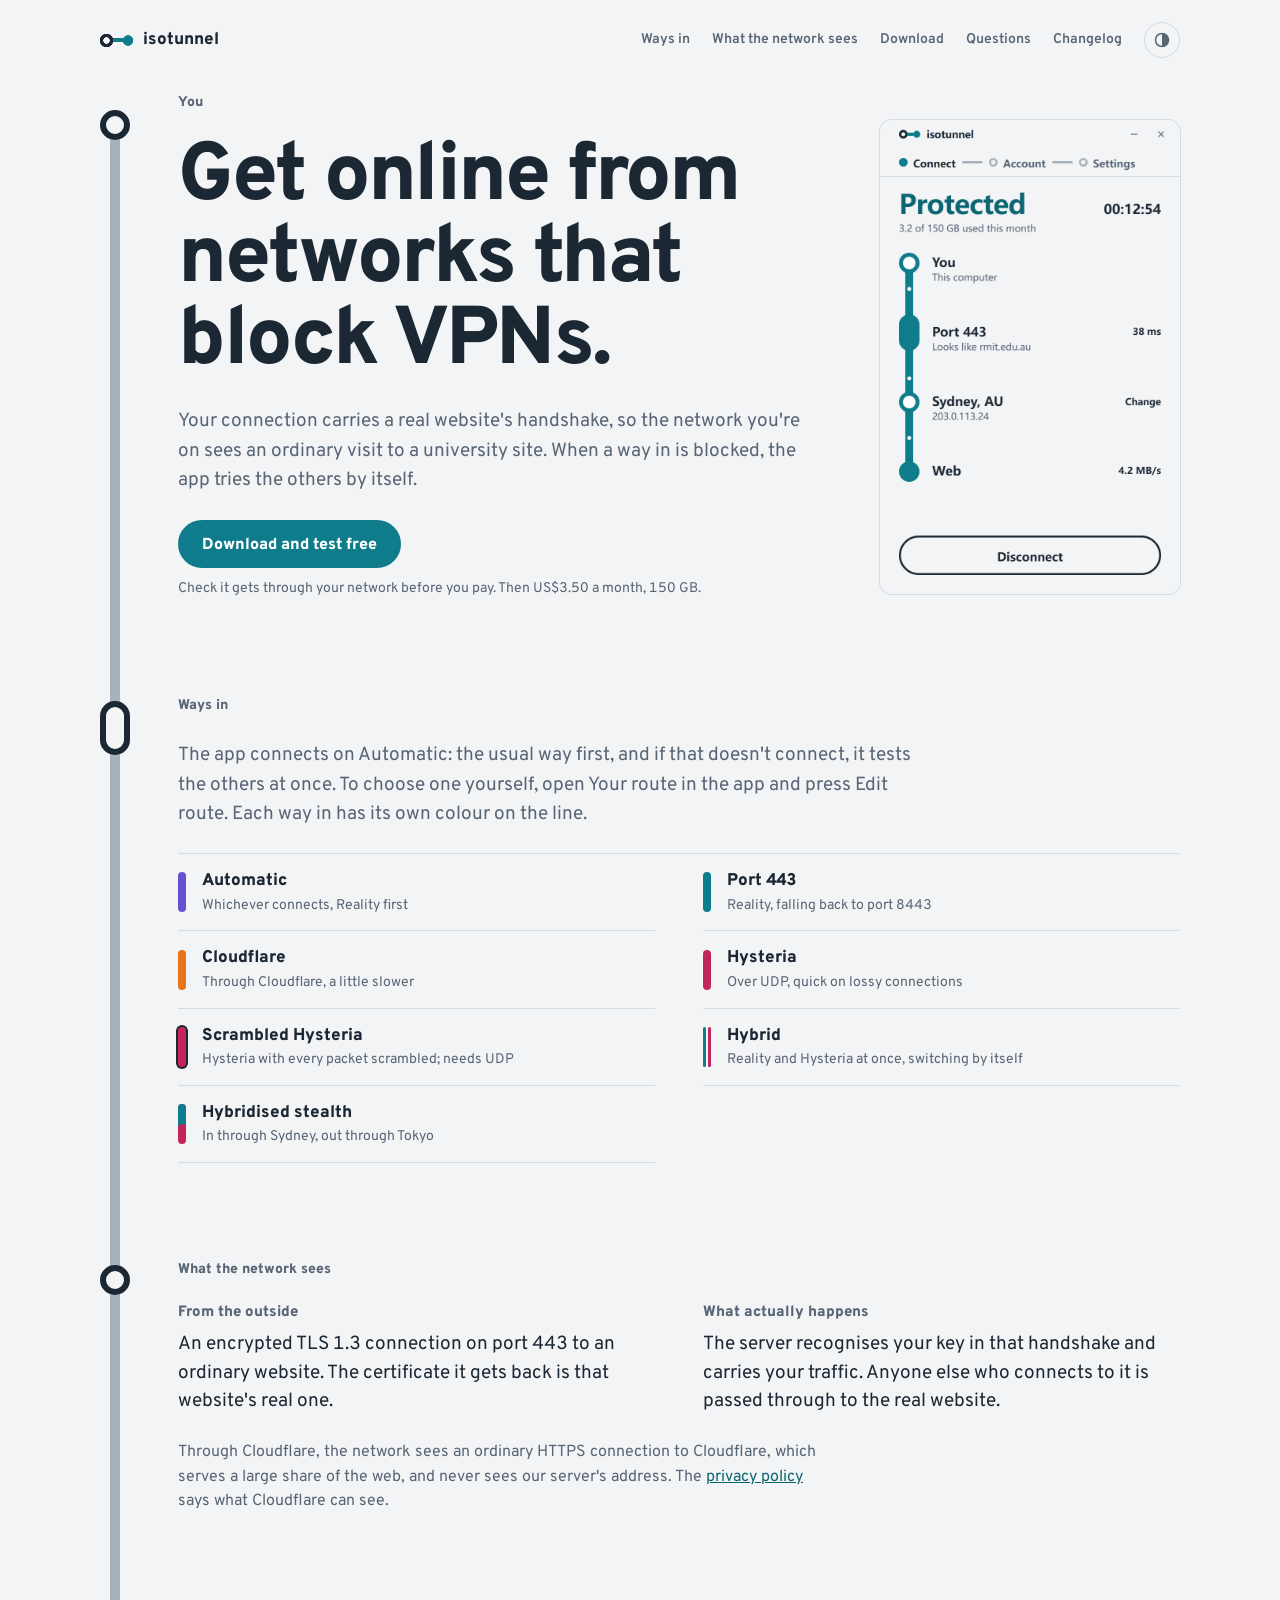
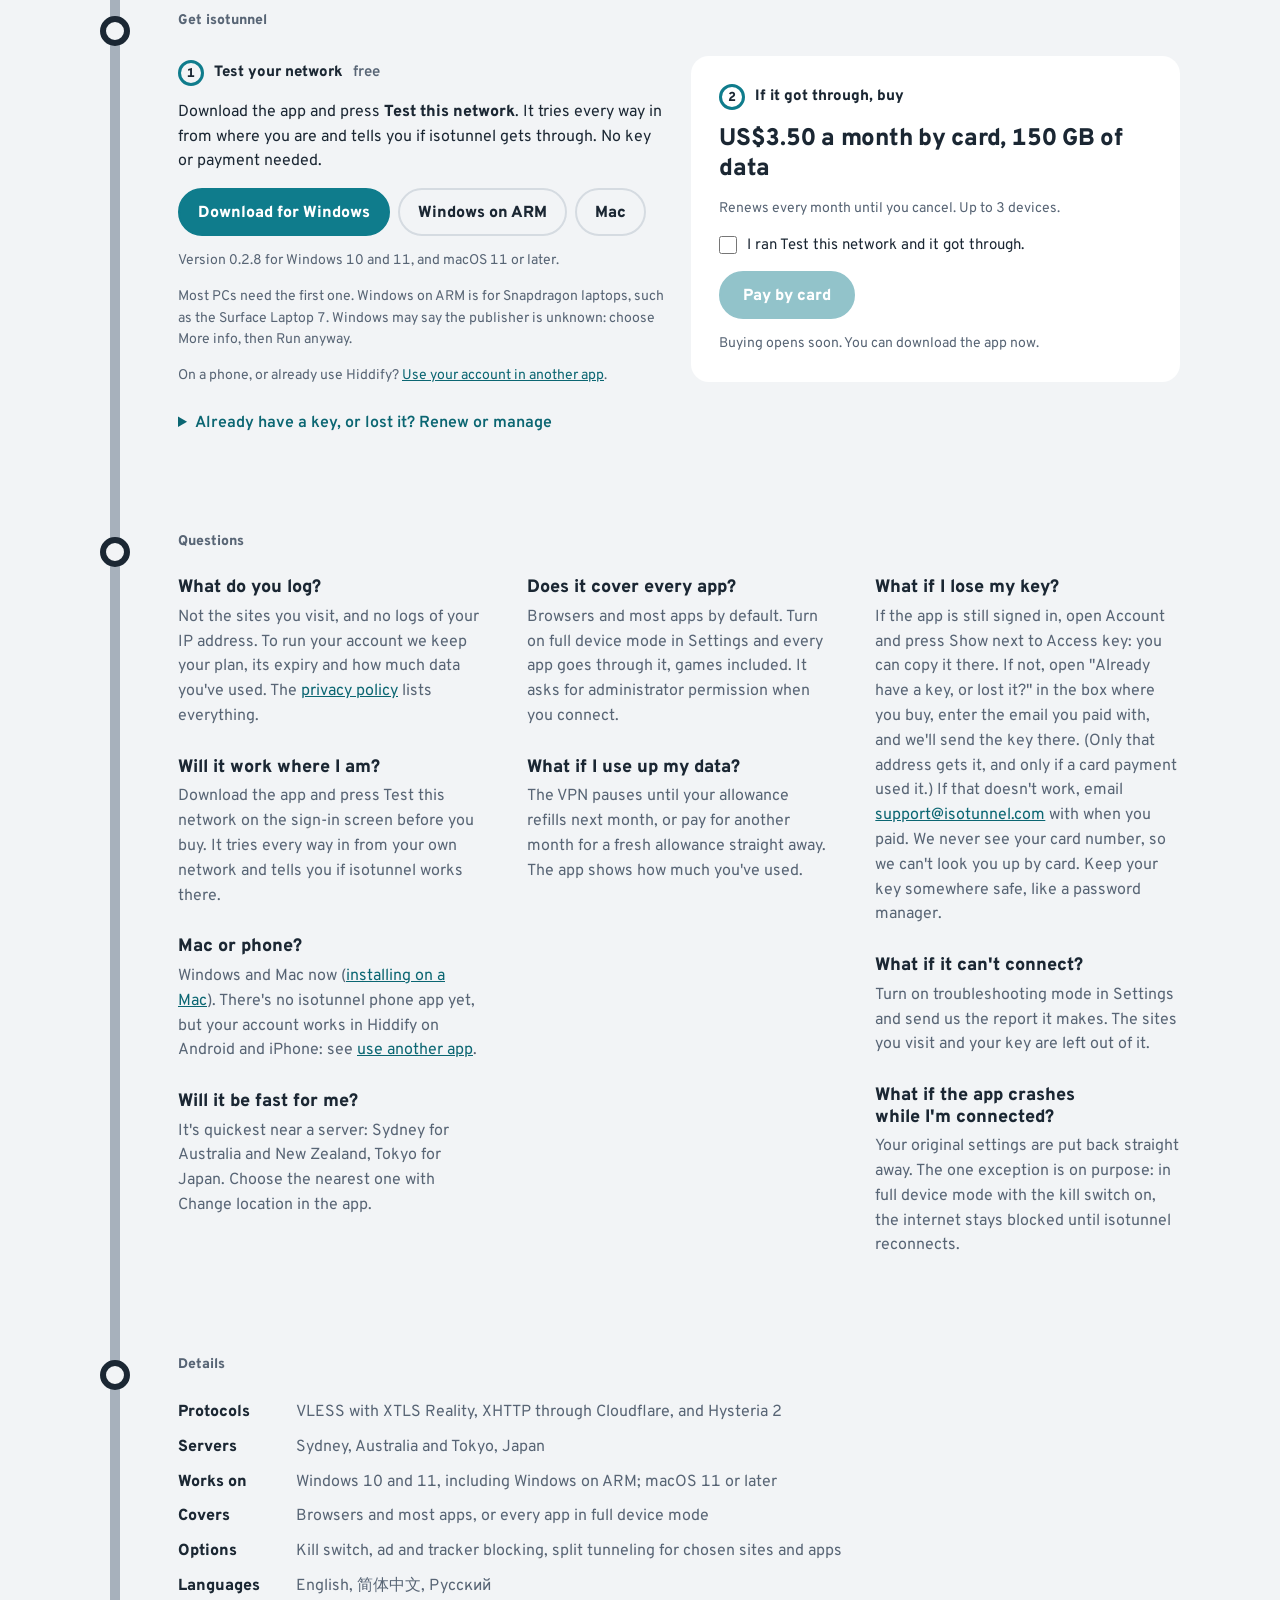
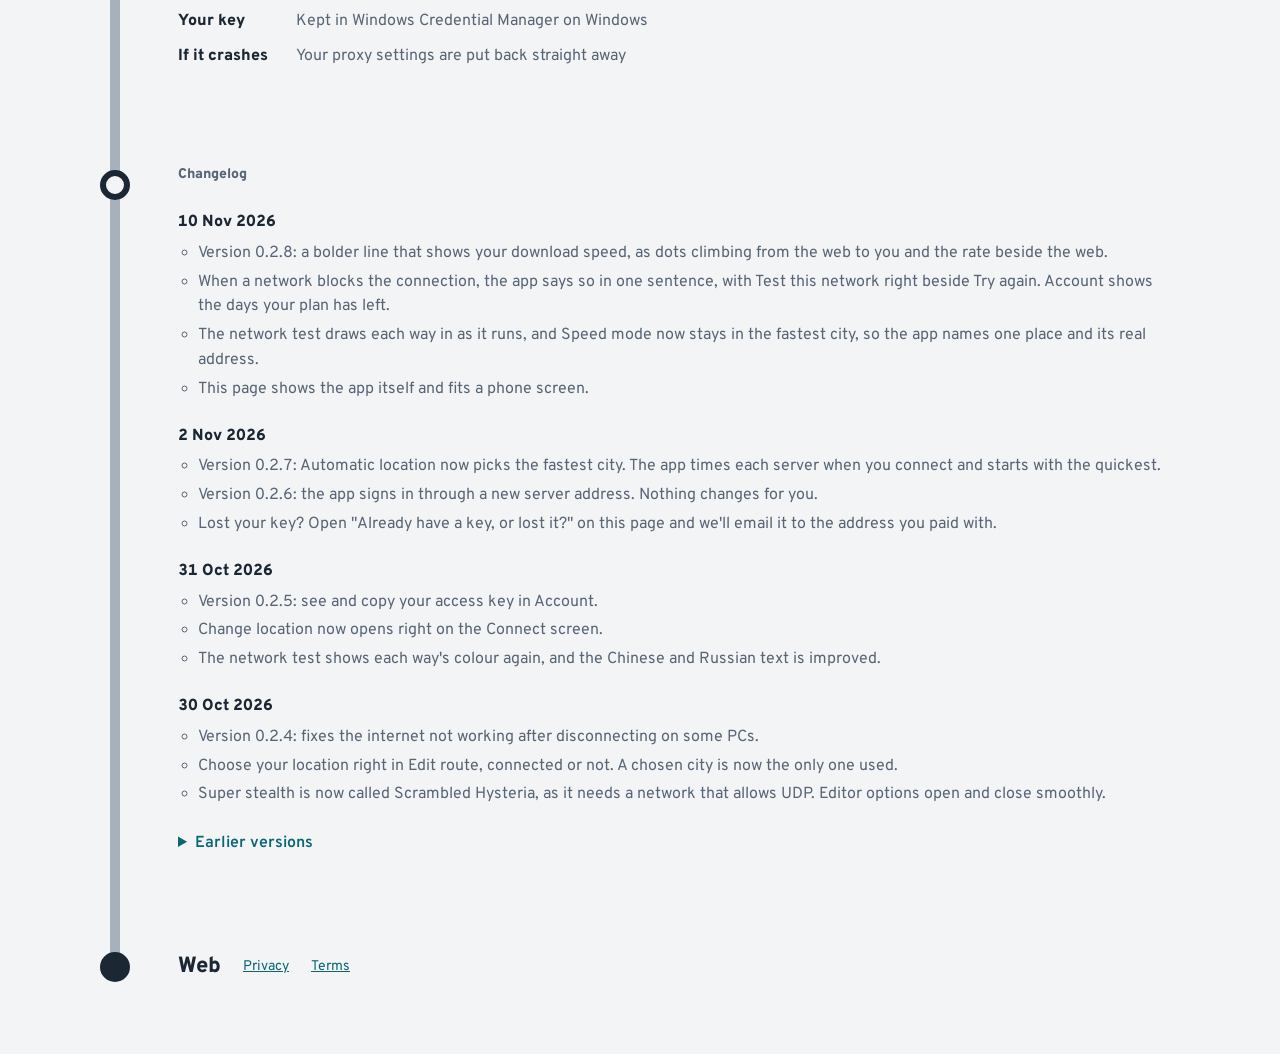
==== commit 2c6bc13d: "Release 0.2.8: the line refined in the app and on the site Installers and update bundles for Windows" ====
--- a/index.html
+++ b/index.html
@@ -30,7 +30,7 @@
     <nav aria-label="Page">
       <a href="#ways">Ways in</a>
       <a href="#sees">What the network sees</a>
-      <a href="#get">Download</a>
+      <a href="#get" class="keep">Download</a>
       <a href="#questions">Questions</a>
       <a href="#changelog">Changelog</a>
       <button class="theme" id="theme" type="button" aria-label="Switch between light and dark">
@@ -44,14 +44,21 @@
 
   <section class="stop c-443" id="you">
     <div class="rail" aria-hidden="true"><span class="mark"></span><span class="seg"></span></div>
-    <div class="body">
-      <span class="station">You</span>
-      <h1>Get online from networks that block VPNs.</h1>
-      <p class="lede">Your connection carries a real website's handshake, so the network you're on sees an ordinary visit to a university site. When a way in is blocked, the app tries the others by itself.</p>
-      <div class="row-btns">
-        <a class="btn go" href="#download">Download and test free</a>
-        <span class="note" id="hero-price">Check it gets through your network before you pay. Then US$3.50 a month, 150 GB.</span>
+    <div class="body hero">
+      <div class="hero-text">
+        <span class="station">You</span>
+        <h1>Get online from networks that block VPNs.</h1>
+        <p class="lede">Your connection carries a real website's handshake, so the network you're on sees an ordinary visit to a university site. When a way in is blocked, the app tries the others by itself.</p>
+        <div class="row-btns">
+          <a class="btn go" href="#download">Download and test free</a>
+          <span class="note" id="hero-price">Check it gets through your network before you pay. Then US$3.50 a month, 150 GB.</span>
+        </div>
       </div>
+      <!-- The app itself, connected: the same line, in the theme the page is in. -->
+      <figure class="app-shot">
+        <img class="shot-light" src="img/app-home-light.png" width="380" height="600" alt="The isotunnel app, connected: a line from You through Port 443 and Sydney to the web, at 4.2 MB/s">
+        <img class="shot-dark" src="img/app-home-dark.png" width="380" height="600" alt="The isotunnel app, connected: a line from You through Port 443 and Sydney to the web, at 4.2 MB/s">
+      </figure>
     </div>
   </section>
 
@@ -99,11 +106,11 @@
           <span class="step"><b>1</b>Test your network <span class="free">free</span></span>
           <p>Download the app and press <strong>Test this network</strong>. It tries every way in from where you are and tells you if isotunnel gets through. No key or payment needed.</p>
           <div class="row-btns">
-            <a class="btn go" id="dl-x64" href="updates/0.2.7/isotunnel_0.2.7_x64-setup.exe" download>Download for Windows</a>
-            <a class="btn quiet" id="dl-arm64" href="updates/0.2.7/isotunnel_0.2.7_arm64-setup.exe" download>Windows on ARM</a>
+            <a class="btn go" id="dl-x64" href="updates/0.2.8/isotunnel_0.2.8_x64-setup.exe" download>Download for Windows</a>
+            <a class="btn quiet" id="dl-arm64" href="updates/0.2.8/isotunnel_0.2.8_arm64-setup.exe" download>Windows on ARM</a>
             <a class="btn quiet" href="mac.html">Mac</a>
           </div>
-          <p class="note" id="dl-note">Version 0.2.7 for Windows 10 and 11, and macOS 11 or later.</p>
+          <p class="note" id="dl-note">Version 0.2.8 for Windows 10 and 11, and macOS 11 or later.</p>
           <p class="note" id="dl-help">Most PCs need the first one. Windows on ARM is for Snapdragon laptops, such as the Surface Laptop 7. Windows may say the publisher is unknown: choose More info, then Run anyway.</p>
           <p class="note">On a phone, or already use Hiddify? <a href="apps.html">Use your account in another app</a>.</p>
         </div>
@@ -184,6 +191,15 @@
       <span class="station">Changelog</span>
       <ol class="log" reversed>
         <li>
+          <time datetime="2026-11-10">10 Nov 2026</time>
+          <ul>
+            <li>Version 0.2.8: a bolder line that shows your download speed, as dots climbing from the web to you and the rate beside the web.</li>
+            <li>When a network blocks the connection, the app says so in one sentence, with Test this network right beside Try again. Account shows the days your plan has left.</li>
+            <li>The network test draws each way in as it runs, and Speed mode now stays in the fastest city, so the app names one place and its real address.</li>
+            <li>This page shows the app itself and fits a phone screen.</li>
+          </ul>
+        </li>
+        <li>
           <time datetime="2026-11-02">2 Nov 2026</time>
           <ul>
             <li>Version 0.2.7: Automatic location now picks the fastest city. The app times each server when you connect and starts with the quickest.</li>
@@ -205,20 +221,20 @@
             <li>Version 0.2.4: fixes the internet not working after disconnecting on some PCs.</li>
             <li>Choose your location right in Edit route, connected or not. A chosen city is now the only one used.</li>
             <li>Super stealth is now called Scrambled Hysteria, as it needs a network that allows UDP. Editor options open and close smoothly.</li>
-          </ul>
-        </li>
-        <li>
-          <time datetime="2026-10-28">28 Oct 2026</time>
-          <ul>
-            <li>Version 0.2.3: four more ways in, under Edit route: Hysteria, quick on bad networks; Super stealth; Hybrid, which keeps two connections open and switches between them; and Hybridised stealth, in through one server and out through another.</li>
-            <li>Tokyo, Japan is now a location, next to Sydney.</li>
-            <li>The taskbar icon is now the line mark from the title bar, and opening an option in Edit route no longer makes the window jump.</li>
           </ul>
         </li>
       </ol>
       <details class="older">
         <summary>Earlier versions</summary>
         <ol class="log">
+        <li>
+          <time datetime="2026-10-28">28 Oct 2026</time>
+          <ul>
+            <li>Version 0.2.3: four more ways in, under Edit route: Hysteria, quick on bad networks; Super stealth; Hybrid, which keeps two connections open and switches between them; and Hybridised stealth, in through one server and out through another.</li>
+            <li>Tokyo, Japan is now a location, next to Sydney.</li>
+            <li>The taskbar icon is now the line mark from the title bar, and opening an option in Edit route no longer makes the window jump.</li>
+          </ul>
+        </li>
           <li>
             <time datetime="2026-10-27">27 Oct 2026</time>
             <ul>
--- a/styles.css
+++ b/styles.css
@@ -1,5 +1,5 @@
 /* isotunnel website: "the route". The page is one line, the same line the app draws: every section is a stop on
-   it, and the line changes colour between stops the way the app's line changes with the way in.
+   it. The line itself is neutral: in the app a colour means a way in, and only the ways in are coloured here.
    - Same system as the app (src/styles.css): Overpass, the line colours, stations with a ring, a filled end.
    - Plain section names (the stops), real copy, no gradients, no stock icons.
    - Dark by default where the system is dark; the visitor can switch (the moon/sun button).
@@ -17,7 +17,7 @@
   --bg: #F2F4F6; --surface: #FFFFFF; --rule: #D5DBE1; --text: #1B2733; --dim: #586575; --station: #F2F4F6;
   --link: #0B6672; --bad: #B42318;
   --line-443: #0F7C8C; --line-8443: #D9A21B; --line-cdn: #E8731A; --line-hy: #C2255C; --line-auto: #6A4FD0;
-  --on-line: #FFFFFF;
+  --on-line: #FFFFFF; --dash: #A7B1BC;
   --border: var(--rule); --radius: 12px;
   --font: Overpass, "Segoe UI", system-ui, sans-serif;
   --wrap: 1120px;
@@ -31,7 +31,7 @@
     --bg: #151B21; --surface: #1E262F; --rule: #36424F; --text: #E8ECF0; --dim: #9AA6B2; --station: #151B21;
     --link: #3FBFCE; --bad: #FF8A7A;
     --line-443: #1FA0B0; --line-8443: #E0B23A; --line-cdn: #F08A3C; --line-hy: #F06595; --line-auto: #9C86F2;
-    --on-line: #0E1418;
+    --on-line: #0E1418; --dash: #55636F;
     color-scheme: dark;
   }
 }
@@ -39,7 +39,7 @@
   --bg: #151B21; --surface: #1E262F; --rule: #36424F; --text: #E8ECF0; --dim: #9AA6B2; --station: #151B21;
   --link: #3FBFCE; --bad: #FF8A7A;
   --line-443: #1FA0B0; --line-8443: #E0B23A; --line-cdn: #F08A3C; --line-hy: #F06595; --line-auto: #9C86F2;
-  --on-line: #0E1418;
+  --on-line: #0E1418; --dash: #55636F;
   color-scheme: dark;
 }
 
@@ -90,7 +90,7 @@
    colours meet inside a station (as in the app) instead of stopping short of it. The next stretch is later
    in the page, so it paints over this one's tail. */
 .seg {
-  flex: 1; width: var(--rail); border-radius: calc(var(--rail) / 2); background: var(--c, var(--line-443));
+  flex: 1; width: var(--rail); border-radius: calc(var(--rail) / 2); background: var(--dash);
   position: relative; z-index: 0;
   margin-top: calc(var(--rail-w) / -2);
   margin-bottom: calc(-1 * var(--mark-top) - var(--cap-h) / 2);
@@ -108,6 +108,21 @@
 h2 { font-size: clamp(28px, 3.4vw, 40px); line-height: 1.1; max-width: 18em; }
 h3 { font-size: 22px; line-height: 1.2; }
 .body p { margin: 0; max-width: 40em; }
+.hero { display: grid; grid-template-columns: minmax(0, 1fr); gap: 40px; }
+.hero-text { min-width: 0; display: flex; flex-direction: column; gap: 24px; }
+.app-shot { margin: 0; width: min(100%, 300px); }
+.app-shot img { display: block; width: 100%; height: auto; border-radius: 12px; box-shadow: 0 0 0 1px var(--rule); }
+.shot-dark { display: none !important; }
+@media (prefers-color-scheme: dark) {
+  :root:not([data-theme="light"]) .shot-light { display: none !important; }
+  :root:not([data-theme="light"]) .shot-dark { display: block !important; }
+}
+:root[data-theme="dark"] .shot-light { display: none !important; }
+:root[data-theme="dark"] .shot-dark { display: block !important; }
+@media (min-width: 960px) {
+  .hero { grid-template-columns: minmax(0, 1fr) 300px; gap: 56px; align-items: start; }
+  .app-shot { margin-top: 28px; }
+}
 .lede { font-size: 19px; color: var(--dim); max-width: 36em; }
 
 /* ── buttons: the app's, round-ended ── */
@@ -127,7 +142,7 @@
 .row-btns { display: flex; flex-wrap: wrap; gap: 10px; align-items: center; }
 
 /* ── ways in: the app's way-in sheet, a swatch of each line beside its name ── */
-.ways { display: grid; grid-template-columns: repeat(auto-fill, minmax(320px, 1fr)); column-gap: 48px; margin: 0; padding: 0; list-style: none; border-top: 1px solid var(--rule); }
+.ways { display: grid; grid-template-columns: repeat(auto-fill, minmax(min(320px, 100%), 1fr)); column-gap: 48px; margin: 0; padding: 0; list-style: none; border-top: 1px solid var(--rule); }
 .way { display: grid; grid-template-columns: 8px minmax(0, 1fr); grid-template-rows: auto auto; column-gap: 16px; padding: 14px 0; border-bottom: 1px solid var(--rule); }
 .way .sw { grid-row: span 2; }
 .way strong { font-weight: 800; font-size: 17px; }
@@ -150,6 +165,8 @@
 .plan { flex: 1 1 340px; min-width: 0; background: var(--surface); border-radius: 18px; padding: 28px; display: flex; flex-direction: column; gap: 14px; }
 .price { font-size: 24px; font-weight: 800; letter-spacing: -0.01em; line-height: 1.25; }
 .download { flex: 1 1 340px; min-width: 0; display: flex; flex-direction: column; gap: 14px; padding-top: 4px; }
+.download .row-btns { gap: 8px; }
+.download .btn { padding-inline: 18px; }
 /* Test first, then buy: numbered stations, and Pay stays dim until the buyer says the test got through. */
 .step { display: flex; align-items: center; gap: 10px; font-weight: 700; font-size: 15px; }
 .step b { display: inline-grid; place-items: center; width: 26px; height: 26px; border-radius: 50%; border: 3px solid var(--line-443); font-size: 13px; line-height: 1; padding-top: 0.2em; /* Overpass digits sit ~1.3px high */ }
@@ -167,7 +184,9 @@
 }
 
 /* ── questions and details ── */
-.qa { display: grid; grid-template-columns: repeat(auto-fill, minmax(300px, 1fr)); gap: 28px 44px; }
+/* Questions flow down balanced columns, so a long answer doesn't leave holes beside the short ones. */
+.qa { columns: 3 280px; column-gap: 44px; }
+.qa > div { break-inside: avoid; margin-bottom: 28px; }
 .qa h3 { font-size: 18px; letter-spacing: 0; }
 .qa p { margin-top: 6px; color: var(--dim); }
 .facts-grid { display: grid; grid-template-columns: max-content minmax(0, 1fr); gap: 10px 28px; margin: 0; }
@@ -191,6 +210,22 @@
 .bottom { display: flex; flex-wrap: wrap; gap: 8px 22px; padding-block: 36px 48px; font-size: 14px; color: var(--dim); border-top: 1px solid var(--rule); }
 .bottom a { color: var(--dim); }
 .doc, .order { padding-block: 32px 72px; max-width: 760px; }
+.doc, .order {
+  --doc-gap: clamp(18px, 4vw, 40px);
+  position: relative; max-width: calc(760px + var(--rail-w) + var(--doc-gap));
+  padding-left: calc(var(--gutter) + var(--rail-w) + var(--doc-gap));
+}
+.doc::before, .order::before {
+  content: ""; position: absolute; left: calc(var(--gutter) + (var(--rail-w) - var(--rail)) / 2); top: 56px; bottom: 87px;
+  width: var(--rail); border-radius: calc(var(--rail) / 2); background: var(--dash);
+}
+.doc::after, .order::after { content: ""; position: absolute; left: var(--gutter); bottom: 72px; width: var(--rail-w); height: var(--rail-w); border-radius: 50%; background: var(--text); }
+.doc h1::before, .doc h2::before, .order-title::before {
+  content: ""; position: absolute; left: var(--gutter); width: var(--rail-w); height: var(--rail-w); box-sizing: border-box;
+  border-radius: 50%; border: var(--ring) solid var(--text); background: var(--station); z-index: 1;
+}
+.doc h1::before, .order-title::before { margin-top: calc((1em - var(--rail-w)) / 2); }
+.doc h2::before { margin-top: calc((1.2em - var(--rail-w)) / 2); }
 .doc h1, .order-title { font-size: clamp(32px, 5vw, 48px); margin-bottom: 18px; }
 .doc h2 { font-size: 22px; margin: 34px 0 10px; }
 .doc p, .doc li { color: var(--dim); }
@@ -208,7 +243,9 @@
 @media (max-width: 640px) {
   :root { --rail-w: 22px; --rail: 8px; --ring: 5px; --cap-h: 40px; }
   .body { padding-bottom: 72px; }
-  .top nav { margin-left: 0; width: 100%; }
+  .top-inner { flex-wrap: nowrap; }
+  .top nav { margin-left: auto; flex-wrap: nowrap; gap: 16px; }
+  .top nav a:not(.keep) { display: none; }
 }
 /* ── motion: the page glides to a stop, the station you arrive at pulses once, and each stretch of line
    draws down as you scroll to it (where the browser supports scroll-linked animation) ── */
